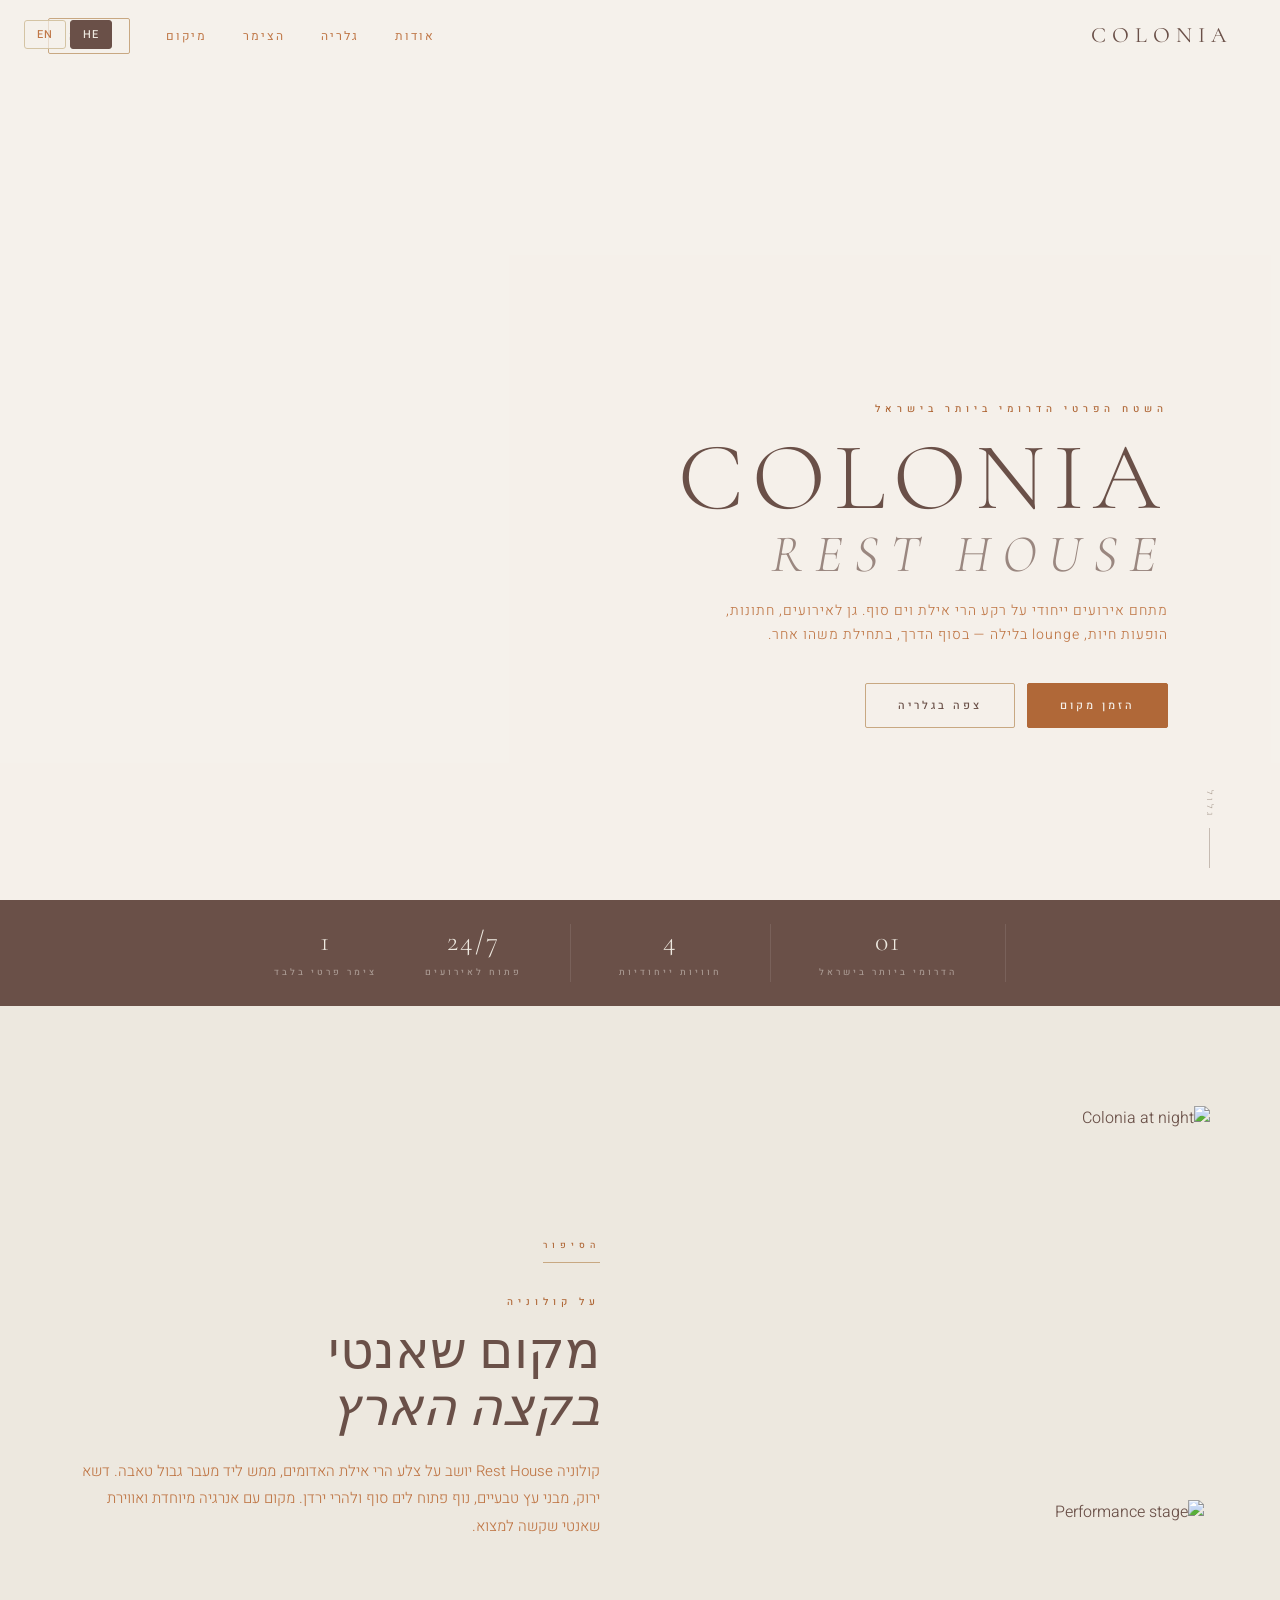
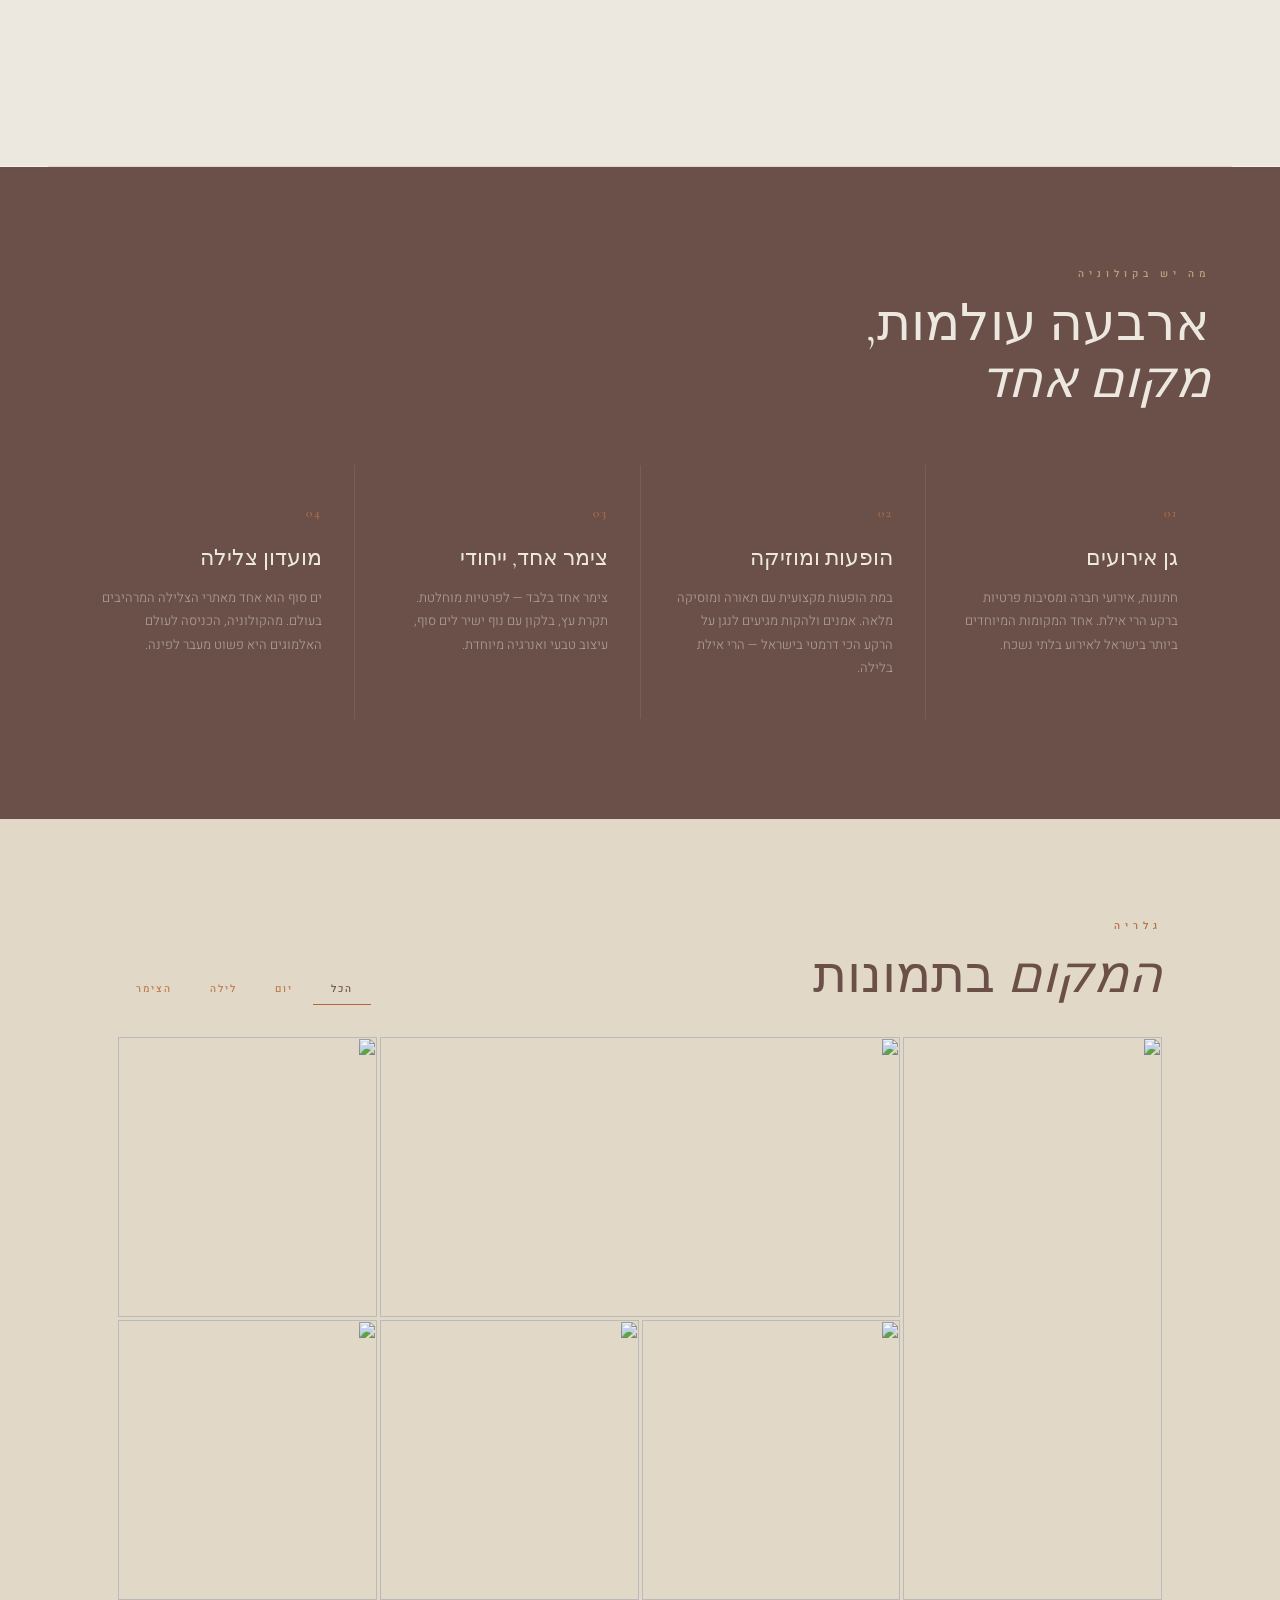
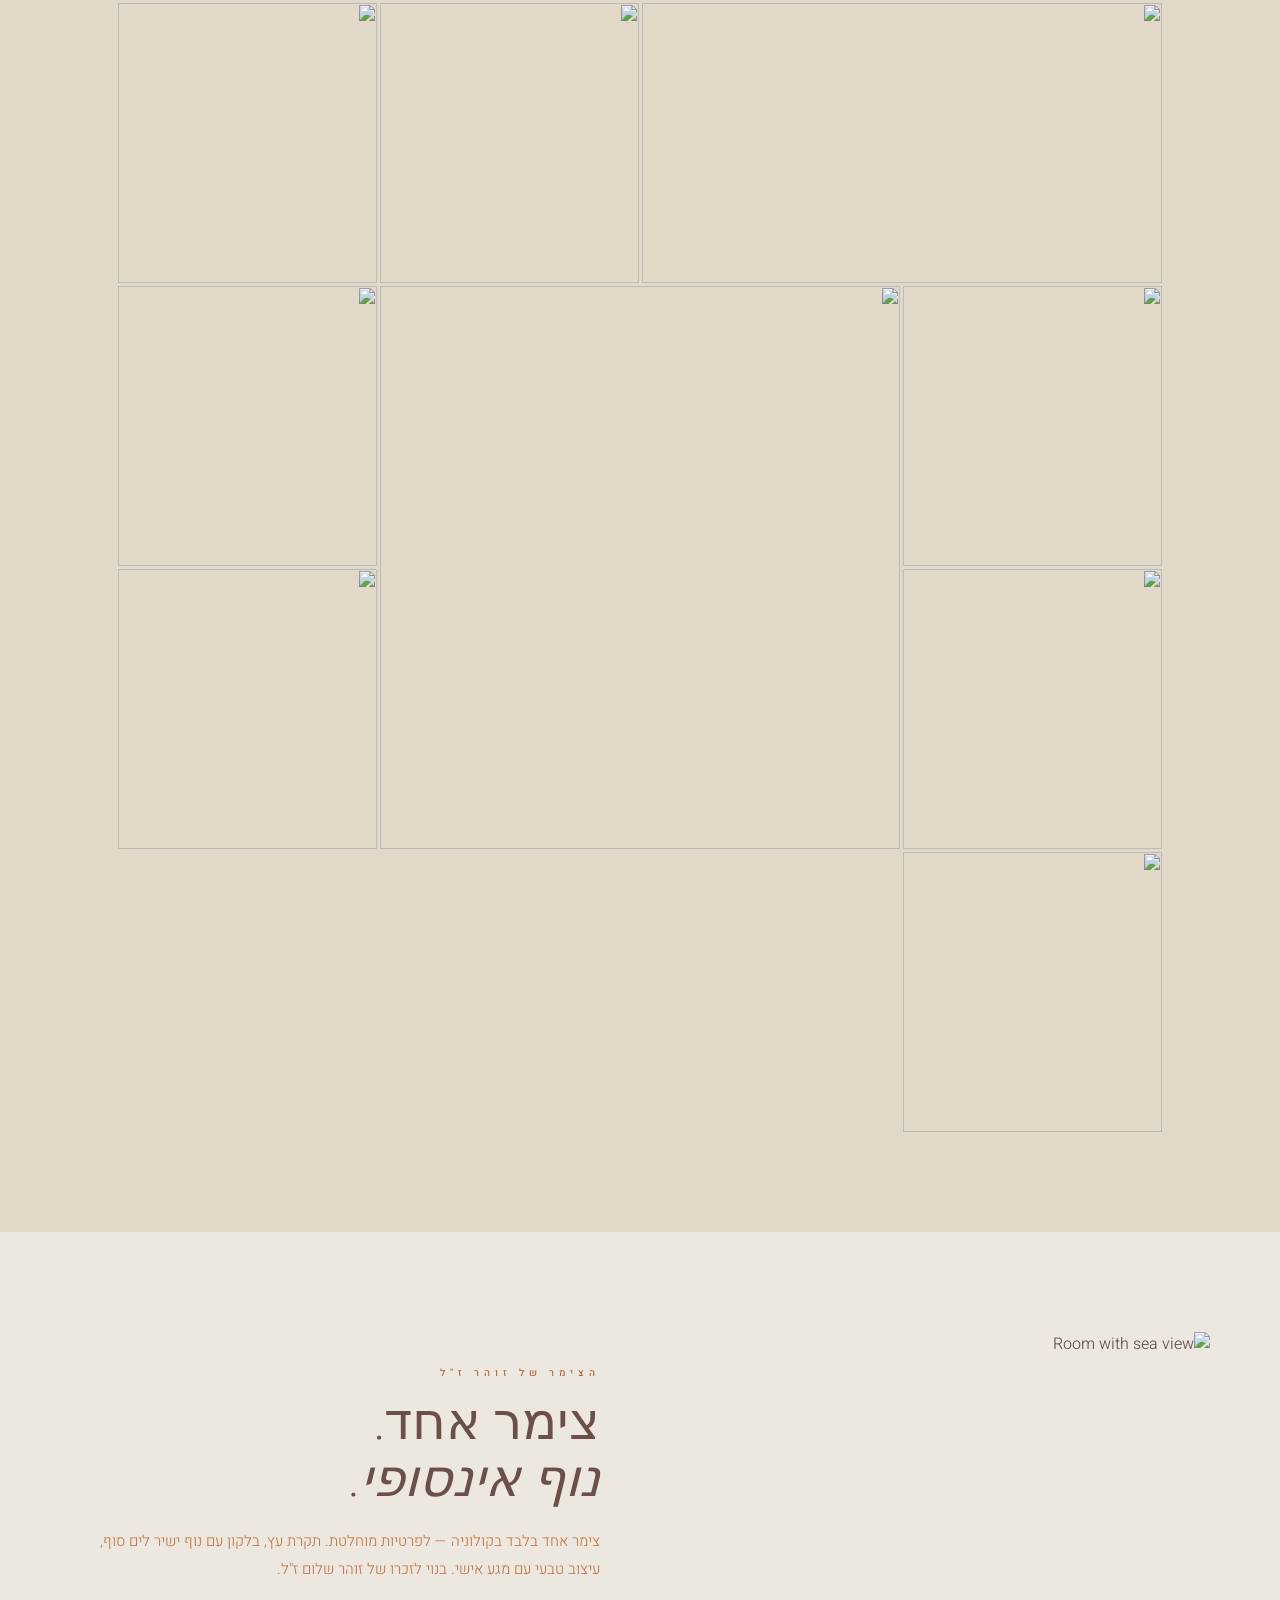
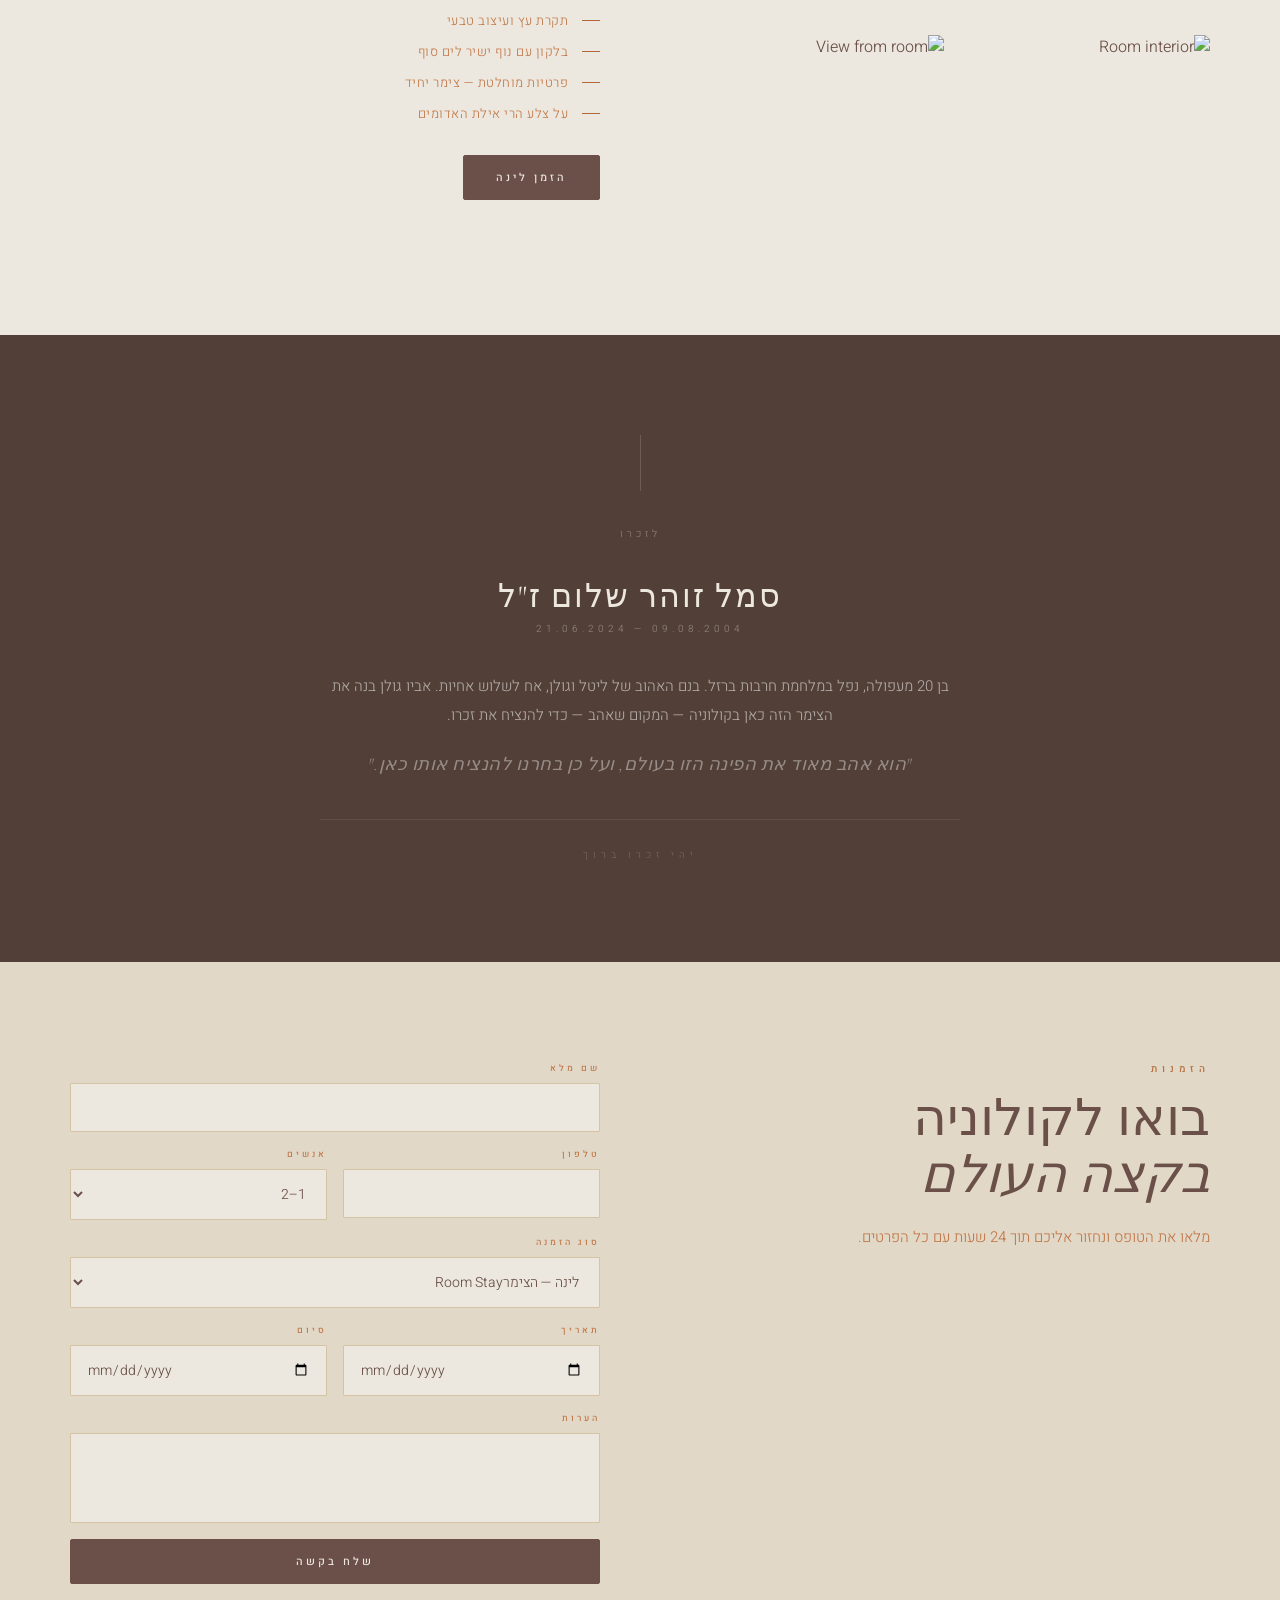
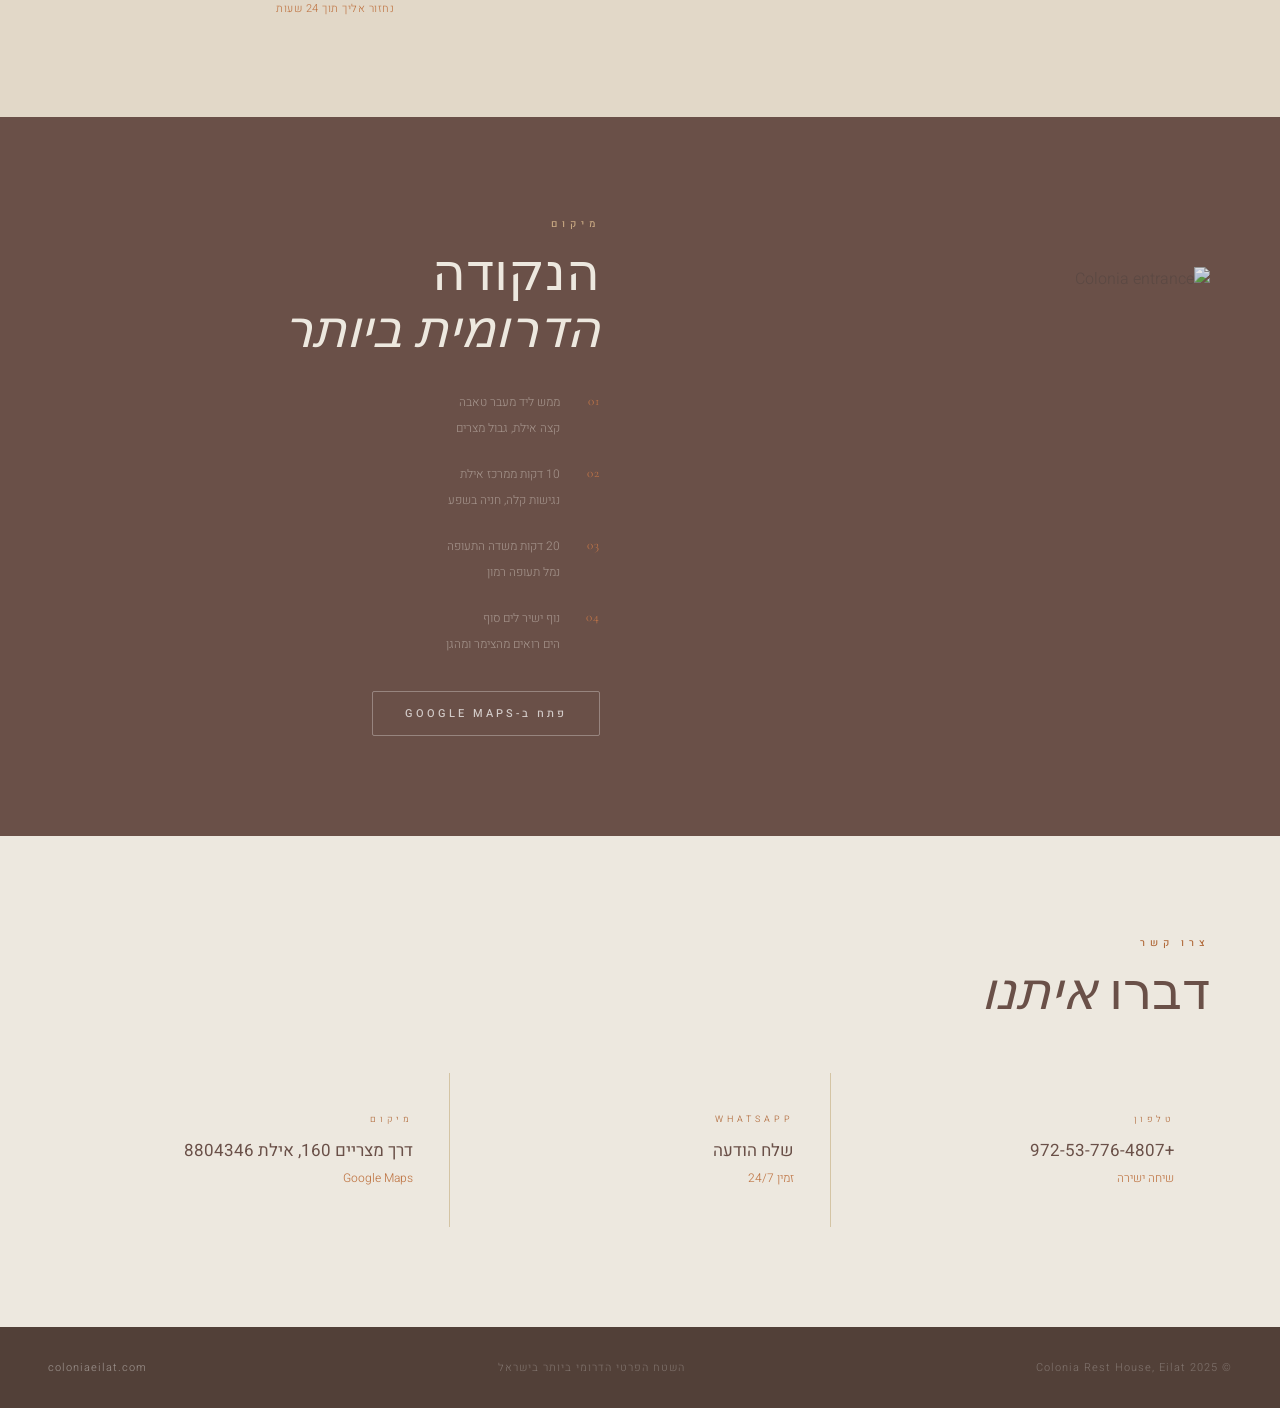
==== index.html @ 410d26c0 "deploy: index.html" ====
﻿<!DOCTYPE html>
<html lang="he" dir="rtl">
<head>
  <meta charset="UTF-8" />
  <meta name="viewport" content="width=device-width, initial-scale=1.0" />
  <title>Colonia Rest House | קולוניה אילת</title>
  <meta name="description" content="קולוניה Rest House אילת - השטח הפרטי הדרומי ביותר בישראל. גן אירועים, חתונות, הופעות וצימר על צלע הרי אילת ליד מעבר טאבה." />
  <meta name="keywords" content="קולוניה אילת, Colonia Rest House, גן אירועים אילת, חתונות אילת, צימר אילת, טאבה" />
  <meta property="og:title" content="Colonia Rest House | Eilat" />
  <meta property="og:description" content="Israel's Southernmost Private Land — Events, Weddings, Shows & a Room on the Red Sea." />
  <meta property="og:image" content="garden-view.jpg" />
  <link rel="preconnect" href="https://fonts.googleapis.com" />
  <link href="https://fonts.googleapis.com/css2?family=Cormorant+Garamond:ital,wght@0,300;0,400;0,600;1,300;1,400&family=Heebo:wght@300;400;500;600&display=swap" rel="stylesheet" />
  <style>
    *, *::before, *::after { box-sizing: border-box; margin: 0; padding: 0; }

    :root {
      --cream:   #EDE8DF;
      --warm:    #E2D8C8;
      --sand:    #D4C4A4;
      --tan:     #C8A882;
      --brown:   #C07848;
      --deep:    #B86030;
      --earth:   #6A5048;
      --rust:    #B06838;
      --rust2:   #C87848;
      --dark:    #524038;
      --white:   #F5F1EB;
    }

    html { scroll-behavior: smooth; }

    body {
      font-family: 'Heebo', sans-serif;
      background: var(--white);
      color: var(--earth);
      overflow-x: hidden;
      font-weight: 300;
      width: 100%;
      max-width: 100vw;
    }

    html, body {
      margin: 0;
      padding: 0;
      overflow-x: hidden;
    }

    section, .intro-strip, footer {
      width: 100%;
      overflow-x: hidden;
    }

    img {
      max-width: 100%;
    }

    /* LANG */
    .lang-switch {
      position: fixed; top: 20px; left: 24px;
      z-index: 1000; display: flex; gap: 4px;
    }
    .lang-btn {
      background: rgba(245,241,235,0.7);
      border: 1px solid var(--sand);
      color: var(--brown);
      border-radius: 3px;
      padding: 5px 12px; font-size: 11px;
      font-weight: 500; cursor: pointer;
      letter-spacing: 1px;
      font-family: 'Heebo', sans-serif;
      transition: all 0.2s;
    }
    .lang-btn.active {
      background: var(--earth);
      color: var(--cream);
      border-color: var(--earth);
    }
    .lang-btn:hover { background: var(--earth); color: var(--cream); border-color: var(--earth); }

    /* NAV */
    nav {
      position: fixed; top: 0; width: 100%; z-index: 900;
      padding: 22px 48px;
      display: flex; align-items: center; justify-content: space-between;
      transition: all 0.4s;
    }
    nav.scrolled {
      background: rgba(250,250,248,0.97);
      backdrop-filter: blur(20px);
      border-bottom: 1px solid var(--warm);
      padding: 16px 48px;
    }
    .nav-logo {
      font-family: 'Cormorant Garamond', serif;
      font-size: 22px; font-weight: 400;
      color: var(--earth); letter-spacing: 6px;
      text-decoration: none; text-transform: uppercase;
    }
    .nav-links { display: flex; gap: 36px; list-style: none; align-items: center; }
    .nav-links a {
      color: var(--brown); text-decoration: none;
      font-size: 12px; font-weight: 400; letter-spacing: 2px;
      text-transform: uppercase; transition: color 0.2s;
    }
    .nav-links a:hover { color: var(--earth); }
    .nav-cta {
      border: 1px solid var(--tan) !important;
      padding: 8px 20px; border-radius: 2px;
      color: var(--earth) !important;
    }
    .nav-cta:hover {
      background: var(--earth) !important;
      border-color: var(--earth) !important;
      color: var(--cream) !important;
    }

    /* HERO */
    .hero {
      height: 100vh; min-height: 700px;
      position: relative;
      display: flex; align-items: flex-end;
      overflow: hidden;
    }
    .hero-bg {
      position: absolute; inset: 0;
      background: url('garden-view.jpg') center 55% / cover no-repeat;
    }
    .hero-overlay {
      position: absolute; inset: 0;
      background: rgba(245,241,235,0.62);
    }
    .hero-content {
      position: relative; z-index: 2;
      padding: 0 64px 72px;
      color: var(--earth); width: 100%;
    }
    .hero-eyebrow {
      font-size: 10px; font-weight: 500;
      letter-spacing: 5px; text-transform: uppercase;
      color: var(--rust);
      margin-bottom: 16px;
    }
    .hero h1 {
      font-family: 'Cormorant Garamond', serif;
      font-size: clamp(56px, 9vw, 96px);
      font-weight: 300; line-height: 0.95;
      letter-spacing: 8px; text-transform: uppercase;
      margin-bottom: 20px; color: var(--earth);
    }
    .hero h1 em {
      font-style: italic; font-weight: 300;
      display: block; font-size: 0.55em;
      letter-spacing: 12px; opacity: 0.65;
      margin-top: 6px;
    }
    .hero-desc {
      font-size: 14px; font-weight: 300;
      color: var(--brown);
      letter-spacing: 1px; line-height: 1.7;
      max-width: 460px; margin-bottom: 36px;
    }
    .hero-btns { display: flex; gap: 12px; }
    .btn-primary {
      background: transparent;
      color: var(--earth);
      border: 1px solid var(--tan);
      padding: 13px 32px; font-size: 11px;
      font-weight: 500; letter-spacing: 3px;
      text-transform: uppercase;
      text-decoration: none; cursor: pointer;
      transition: all 0.25s; display: inline-block;
      font-family: 'Heebo', sans-serif;
      border-radius: 2px;
    }
    .btn-primary:hover {
      background: var(--earth); color: var(--cream);
      border-color: var(--earth);
    }
    .btn-primary.filled {
      background: var(--rust); border-color: var(--rust); color: var(--white);
    }
    .btn-primary.filled:hover {
      background: var(--rust2); border-color: var(--rust2);
    }
    .btn-dark {
      background: var(--earth); color: var(--cream);
      border: 1px solid var(--earth);
      padding: 13px 32px; font-size: 11px;
      font-weight: 500; letter-spacing: 3px;
      text-transform: uppercase;
      text-decoration: none; cursor: pointer;
      transition: all 0.25s; display: inline-block;
      font-family: 'Heebo', sans-serif; border-radius: 2px;
    }
    .btn-dark:hover { background: var(--rust); border-color: var(--rust); }

    .hero-scroll {
      position: absolute; bottom: 32px; right: 64px;
      display: flex; align-items: center; gap: 10px;
      color: rgba(90,68,52,0.45); font-size: 9px;
      letter-spacing: 3px; text-transform: uppercase;
      writing-mode: vertical-rl;
    }
    .hero-scroll::before {
      content: ''; width: 1px; height: 40px;
      background: rgba(90,68,52,0.3);
      animation: scrollLine 1.8s ease-in-out infinite;
    }
    @keyframes scrollLine {
      0% { transform: scaleY(0); transform-origin: top; opacity: 0; }
      50% { transform: scaleY(1); opacity: 1; }
      100% { transform: scaleY(0); transform-origin: bottom; opacity: 0; }
    }

    /* SECTIONS */
    section { padding: 100px 48px; }
    .container { max-width: 1140px; margin: 0 auto; }
    .section-eyebrow {
      font-size: 10px; font-weight: 500;
      letter-spacing: 5px; text-transform: uppercase;
      color: var(--rust); margin-bottom: 14px;
    }
    .section-eyebrow.light { color: var(--tan); }
    .section-title {
      font-family: 'Cormorant Garamond', serif;
      font-size: clamp(32px, 5vw, 52px);
      font-weight: 300; line-height: 1.1;
      margin-bottom: 20px; color: var(--earth);
    }
    .section-title.light { color: var(--cream); }
    .section-title em { font-style: italic; }
    .section-body {
      font-size: 15px; line-height: 1.85;
      color: var(--brown); font-weight: 300;
      max-width: 560px;
    }
    .section-body.light { color: rgba(244,239,232,0.65); }

    /* INTRO STRIP */
    .intro-strip {
      background: var(--earth); padding: 24px 48px;
      display: flex; align-items: center; justify-content: center;
      gap: 48px;
    }
    .strip-item {
      text-align: center;
      border-right: 1px solid rgba(255,255,255,0.1);
      padding-right: 48px;
    }
    .strip-item:last-child { border: none; padding: 0; }
    .strip-num {
      font-family: 'Cormorant Garamond', serif;
      font-size: 28px; font-weight: 300;
      color: var(--cream); display: block; letter-spacing: 2px;
    }
    .strip-label {
      font-size: 9px; font-weight: 500;
      letter-spacing: 3px; text-transform: uppercase;
      color: rgba(244,239,232,0.45); margin-top: 4px; display: block;
    }

    /* ABOUT */
    .about { background: var(--cream); }
    .about-grid {
      display: grid; grid-template-columns: 1fr 1fr;
      gap: 80px; align-items: center;
    }
    .about-img {
      position: relative; height: 560px;
    }
    .about-img-main {
      width: 85%; height: 100%; border-radius: 1px; overflow: hidden;
    }
    .about-img-main img { width: 100%; height: 100%; object-fit: cover; }
    .about-img-accent {
      position: absolute; bottom: -28px; right: 0;
      width: 55%; height: 200px;
      border-radius: 1px; overflow: hidden;
      border: 6px solid var(--cream);
    }
    .about-img-accent img { width: 100%; height: 100%; object-fit: cover; }
    .about-tag {
      display: inline-block;
      margin-bottom: 32px;
      font-size: 9px; font-weight: 500;
      letter-spacing: 5px; text-transform: uppercase;
      color: var(--rust); padding-bottom: 10px;
      border-bottom: 1px solid var(--tan);
    }

    /* DIVIDER */
    .divider { height: 1px; background: var(--warm); margin: 0 48px; }

    /* OFFERINGS */
    .offerings { background: var(--earth); }
    .offerings-grid {
      display: grid; grid-template-columns: repeat(4, 1fr);
      gap: 1px; background: rgba(255,255,255,0.08);
      margin-top: 56px;
    }
    .offering-card {
      background: var(--earth); padding: 40px 32px;
      transition: background 0.3s;
    }
    .offering-card:hover { background: var(--deep); }
    .offering-num {
      font-family: 'Cormorant Garamond', serif;
      font-size: 13px; color: var(--rust2);
      letter-spacing: 2px; margin-bottom: 24px;
      display: block;
    }
    .offering-title {
      font-family: 'Cormorant Garamond', serif;
      font-size: 22px; font-weight: 400;
      color: var(--cream); margin-bottom: 14px; line-height: 1.2;
    }
    .offering-body {
      font-size: 13px; line-height: 1.8;
      color: rgba(244,239,232,0.5); font-weight: 300;
    }

    /* GALLERY */
    .gallery { background: var(--warm); padding: 100px 0; }
    .gallery .container { padding: 0 48px; }
    .gallery-header {
      display: flex; align-items: flex-end;
      justify-content: space-between; margin-bottom: 32px;
    }
    .gallery-tabs { display: flex; gap: 2px; }
    .g-tab {
      background: transparent; border: none;
      padding: 8px 18px; font-size: 10px;
      font-weight: 500; color: var(--brown);
      letter-spacing: 2px; text-transform: uppercase;
      cursor: pointer; font-family: 'Heebo', sans-serif;
      border-bottom: 1px solid transparent;
      transition: all 0.2s;
    }
    .g-tab.active, .g-tab:hover {
      color: var(--earth);
      border-bottom-color: var(--rust);
    }
    .gallery-grid {
      display: grid;
      grid-template-columns: repeat(4, 1fr);
      grid-auto-rows: 280px;
      gap: 3px;
    }
    .g-item { overflow: hidden; position: relative; cursor: pointer; }
    .g-item.tall { grid-row: span 2; }
    .g-item.wide { grid-column: span 2; }
    .g-item img {
      width: 100%; height: 100%;
      object-fit: cover;
      transition: transform 0.6s cubic-bezier(0.25,0.46,0.45,0.94);
      display: block;
      filter: saturate(0.9) brightness(0.97);
    }
    .g-item:hover img { transform: scale(1.05); filter: saturate(1) brightness(1); }
    .g-caption {
      position: absolute; bottom: 0; left: 0; right: 0;
      padding: 32px 18px 16px;
      background: linear-gradient(transparent, rgba(20,12,8,0.55));
      font-size: 10px; letter-spacing: 2px;
      text-transform: uppercase; color: rgba(255,255,255,0.8);
      font-weight: 400;
      opacity: 0; transition: opacity 0.3s;
    }
    .g-item:hover .g-caption { opacity: 1; }

    /* ROOM */
    .room { background: var(--cream); }
    .room-grid {
      display: grid; grid-template-columns: 1fr 1fr;
      gap: 80px; align-items: center;
    }
    .room-images {
      display: grid;
      grid-template-columns: 1fr 1fr;
      grid-template-rows: 300px 200px;
      gap: 3px;
    }
    .room-img-main { grid-column: span 2; overflow: hidden; }
    .room-img-main img { width: 100%; height: 100%; object-fit: cover; }
    .room-img-sm { overflow: hidden; }
    .room-img-sm img { width: 100%; height: 100%; object-fit: cover; transition: transform 0.5s; }
    .room-img-sm:hover img { transform: scale(1.04); }
    .room-features {
      list-style: none; margin-top: 28px;
      display: flex; flex-direction: column; gap: 12px;
    }
    .room-feature {
      display: flex; align-items: center; gap: 14px;
      font-size: 13px; color: var(--brown); font-weight: 300;
      letter-spacing: 0.5px;
    }
    .room-feature::before {
      content: '';
      width: 18px; height: 1px;
      background: var(--rust); flex-shrink: 0;
    }

    /* MEMORIAL */
    .memorial { background: var(--dark); }
    .memorial-inner {
      max-width: 640px; margin: 0 auto;
      text-align: center;
    }
    .memorial-line {
      width: 1px; height: 56px;
      background: rgba(255,255,255,0.15);
      margin: 0 auto 36px;
    }
    .memorial-title {
      font-family: 'Cormorant Garamond', serif;
      font-size: 32px; font-weight: 300;
      color: var(--cream); letter-spacing: 2px;
      margin-bottom: 6px;
    }
    .memorial-subtitle {
      font-size: 10px; letter-spacing: 4px;
      text-transform: uppercase; color: rgba(255,255,255,0.35);
      margin-bottom: 36px;
    }
    .memorial-text {
      font-size: 15px; line-height: 1.95;
      color: rgba(255,255,255,0.55); font-weight: 300;
    }
    .memorial-text em {
      display: block; margin-top: 20px;
      font-style: italic;
      font-family: 'Cormorant Garamond', serif;
      font-size: 18px;
      color: rgba(255,255,255,0.4);
      letter-spacing: 0.5px; line-height: 1.6;
    }
    .memorial-dates {
      margin-top: 40px;
      font-size: 10px; letter-spacing: 5px;
      text-transform: uppercase;
      color: rgba(255,255,255,0.2);
      padding-top: 28px;
      border-top: 1px solid rgba(255,255,255,0.08);
    }
    .memorial-blessing {
      margin-top: 10px;
      font-size: 13px; font-weight: 400;
      color: rgba(255,255,255,0.3);
      letter-spacing: 2px;
    }

    /* BOOKING */
    .booking { background: var(--warm); }
    .booking-grid {
      display: grid; grid-template-columns: 1fr 1fr;
      gap: 80px; align-items: start;
    }
    .booking-form { display: flex; flex-direction: column; gap: 16px; }
    .form-row { display: grid; grid-template-columns: 1fr 1fr; gap: 16px; }
    .form-group { display: flex; flex-direction: column; gap: 8px; }
    label {
      font-size: 9px; font-weight: 500;
      letter-spacing: 3px; text-transform: uppercase;
      color: var(--brown);
    }
    input, select, textarea {
      background: var(--cream); border: 1px solid var(--sand);
      padding: 13px 16px; color: var(--earth);
      font-size: 14px; font-family: 'Heebo', sans-serif;
      font-weight: 300; outline: none;
      transition: border-color 0.2s; border-radius: 1px;
    }
    input:focus, select:focus, textarea:focus { border-color: var(--brown); }
    input::placeholder, textarea::placeholder { color: var(--tan); }
    select option { background: var(--cream); }
    textarea { resize: none; height: 90px; }
    .form-note {
      font-size: 11px; color: var(--brown);
      text-align: center; font-weight: 300;
      letter-spacing: 0.5px;
    }

    /* LOCATION */
    .location { background: var(--earth); }
    .location-grid {
      display: grid; grid-template-columns: 1fr 1fr;
      gap: 80px; align-items: center;
    }
    .location-img { height: 420px; overflow: hidden; position: relative; }
    .location-img img { width: 100%; height: 100%; object-fit: cover; filter: saturate(0.8) brightness(0.9); }
    .loc-list { list-style: none; display: flex; flex-direction: column; gap: 24px; margin-top: 32px; }
    .loc-item { display: flex; gap: 20px; align-items: flex-start; }
    .loc-num {
      font-family: 'Cormorant Garamond', serif;
      font-size: 13px; color: var(--rust2);
      letter-spacing: 1px; flex-shrink: 0; min-width: 20px; margin-top: 2px;
    }
    .loc-text strong {
      display: block; font-size: 14px;
      font-weight: 500; color: var(--cream); margin-bottom: 3px;
    }
    .loc-text span { font-size: 12px; color: rgba(244,239,232,0.4); font-weight: 300; }

    /* CONTACT */
    .contact { background: var(--cream); }
    .contact-grid {
      display: grid; grid-template-columns: repeat(3, 1fr);
      gap: 1px; background: var(--sand); margin-top: 52px;
    }
    .contact-card {
      background: var(--cream); padding: 40px 36px;
      text-decoration: none; transition: background 0.25s;
    }
    .contact-card:hover { background: var(--warm); }
    .c-type {
      font-size: 9px; letter-spacing: 4px;
      text-transform: uppercase; color: var(--rust);
      margin-bottom: 12px; display: block;
    }
    .c-val { font-size: 17px; color: var(--earth); font-weight: 400; }
    .c-sub { font-size: 12px; color: var(--brown); margin-top: 6px; font-weight: 300; }

    /* FOOTER */
    footer {
      background: var(--dark); color: rgba(255,255,255,0.25);
      padding: 32px 48px;
      display: flex; align-items: center;
      justify-content: space-between; font-size: 11px;
      letter-spacing: 1px;
    }
    footer a { color: rgba(255,255,255,0.4); text-decoration: none; }
    footer a:hover { color: var(--cream); }

    /* MOBILE */
    @media (max-width: 900px) {
      nav { padding: 16px 20px; }
      nav.scrolled { padding: 14px 20px; }
      .nav-links { display: none; }
      .lang-switch { top: 16px; left: 16px; }
      .hero-content { padding: 0 20px 56px; }
      .hero-scroll { display: none; }
      .intro-strip { flex-wrap: wrap; gap: 20px; padding: 24px 20px; }
      .strip-item { border: none; padding: 0; flex: 1 1 40%; }
      section { padding: 64px 20px; }
      .gallery { padding: 64px 0; }
      .gallery .container { padding: 0 20px; }
      .about-grid, .room-grid, .booking-grid, .location-grid { grid-template-columns: 1fr; gap: 36px; }
      .about-img { height: 300px; }
      .about-img-main { width: 100%; }
      .about-img-accent { display: none; }
      .offerings-grid { grid-template-columns: 1fr; gap: 1px; }
      .gallery-grid { grid-template-columns: 1fr 1fr; grid-auto-rows: 160px; gap: 2px; }
      .g-item.tall { grid-row: span 1; }
      .g-item.wide { grid-column: span 2; }
      .gallery-header { flex-direction: column; gap: 16px; align-items: flex-start; }
      .room-images { grid-template-rows: 220px 140px; }
      .contact-grid { grid-template-columns: 1fr; }
      footer { flex-direction: column; gap: 10px; text-align: center; padding: 24px 20px; }
      .divider { margin: 0; }
      .booking-grid { gap: 32px; }
      .form-row { grid-template-columns: 1fr; gap: 12px; }
      .location-img { height: 260px; }
    }

    /* LANG */
    .he { display: block; }
    .en { display: none; }
    body.lang-en .he { display: none; }
    body.lang-en .en { display: block; }
    body.lang-en { direction: ltr; }
    span.he { display: inline; }
    span.en { display: none; }
    body.lang-en span.he { display: none; }
    body.lang-en span.en { display: inline; }
  </style>
</head>
<body>

  <div class="lang-switch">
    <button class="lang-btn active" id="btn-he" onclick="setLang('he')">HE</button>
    <button class="lang-btn" id="btn-en" onclick="setLang('en')">EN</button>
  </div>

  <nav id="navbar">
    <a href="#home" class="nav-logo">Colonia</a>
    <ul class="nav-links">
      <li><a href="#about"><span class="he">אודות</span><span class="en">About</span></a></li>
      <li><a href="#gallery"><span class="he">גלריה</span><span class="en">Gallery</span></a></li>
      <li><a href="#room"><span class="he">הצימר</span><span class="en">The Room</span></a></li>
      <li><a href="#location"><span class="he">מיקום</span><span class="en">Location</span></a></li>
      <li><a href="#booking" class="nav-cta"><span class="he">הזמנה</span><span class="en">Book</span></a></li>
    </ul>
  </nav>

  <!-- HERO -->
  <section class="hero" id="home">
    <div class="hero-bg"></div>
    <div class="hero-overlay"></div>
    <div class="hero-content">
      <p class="hero-eyebrow"><span class="he">השטח הפרטי הדרומי ביותר בישראל</span><span class="en">Israel's Southernmost Private Land</span></p>
      <h1>Colonia<em>Rest House</em></h1>
      <p class="hero-desc">
        <span class="he">מתחם אירועים ייחודי על רקע הרי אילת וים סוף. גן לאירועים, חתונות, הופעות חיות, lounge בלילה — בסוף הדרך, בתחילת משהו אחר.</span>
        <span class="en">A unique events venue against the Eilat mountains and Red Sea. Garden events, weddings, live shows, lounge nights — at the end of the road, the beginning of something different.</span>
      </p>
      <div class="hero-btns">
        <a href="#booking" class="btn-primary filled"><span class="he">הזמן מקום</span><span class="en">Reserve Now</span></a>
        <a href="#gallery" class="btn-primary"><span class="he">צפה בגלריה</span><span class="en">View Gallery</span></a>
      </div>
    </div>
    <div class="hero-scroll"><span class="he">גלול</span><span class="en">Scroll</span></div>
  </section>

  <!-- STRIP -->
  <div class="intro-strip">
    <div class="strip-item">
      <span class="strip-num">01</span>
      <span class="strip-label he">הדרומי ביותר בישראל</span>
      <span class="strip-label en">Southernmost in Israel</span>
    </div>
    <div class="strip-item">
      <span class="strip-num">4</span>
      <span class="strip-label he">חוויות ייחודיות</span>
      <span class="strip-label en">Unique Experiences</span>
    </div>
    <div class="strip-item">
      <span class="strip-num">24/7</span>
      <span class="strip-label he">פתוח לאירועים</span>
      <span class="strip-label en">Open for Events</span>
    </div>
    <div class="strip-item">
      <span class="strip-num">1</span>
      <span class="strip-label he">צימר פרטי בלבד</span>
      <span class="strip-label en">Private Room Only</span>
    </div>
  </div>

  <!-- ABOUT -->
  <section class="about" id="about">
    <div class="container">
      <div class="about-grid">
        <div class="about-img">
          <div class="about-img-main">
            <img src="nightgarden5.jpg" alt="Colonia at night" />
          </div>
          <div class="about-img-accent">
            <img src="stage.jpg" alt="Performance stage" />
          </div>
        </div>
        <div>
          <span class="about-tag"><span class="he">הסיפור</span><span class="en">The Story</span></span>
          <p class="section-eyebrow"><span class="he">על קולוניה</span><span class="en">About Colonia</span></p>
          <h2 class="section-title">
            <span class="he">מקום שאנטי<br/><em>בקצה הארץ</em></span>
            <span class="en">A Shanti Place<br/><em>at the Edge</em></span>
          </h2>
          <p class="section-body">
            <span class="he">קולוניה Rest House יושב על צלע הרי אילת האדומים, ממש ליד מעבר גבול טאבה. דשא ירוק, מבני עץ טבעיים, נוף פתוח לים סוף ולהרי ירדן. מקום עם אנרגיה מיוחדת ואווירת שאנטי שקשה למצוא.</span>
            <span class="en">Colonia Rest House sits on the slopes of Eilat's red mountains, right next to the Taba border crossing. Green lawns, natural wood structures, open views to the Red Sea and Jordan's mountains. A place with rare energy and a shanti atmosphere unlike anything else.</span>
          </p>
        </div>
      </div>
    </div>
  </section>

  <div class="divider"></div>

  <!-- OFFERINGS -->
  <section class="offerings" id="offerings">
    <div class="container">
      <p class="section-eyebrow light"><span class="he">מה יש בקולוניה</span><span class="en">What's at Colonia</span></p>
      <h2 class="section-title light">
        <span class="he">ארבעה עולמות,<br/><em>מקום אחד</em></span>
        <span class="en">Four Worlds,<br/><em>One Place</em></span>
      </h2>
      <div class="offerings-grid">
        <div class="offering-card">
          <span class="offering-num">01</span>
          <div class="offering-title"><span class="he">גן אירועים</span><span class="en">Events Garden</span></div>
          <p class="offering-body"><span class="he">חתונות, אירועי חברה ומסיבות פרטיות ברקע הרי אילת. אחד המקומות המיוחדים ביותר בישראל לאירוע בלתי נשכח.</span><span class="en">Weddings, corporate events and private parties with the backdrop of Eilat's mountains. One of Israel's most unique event venues.</span></p>
        </div>
        <div class="offering-card">
          <span class="offering-num">02</span>
          <div class="offering-title"><span class="he">הופעות ומוזיקה</span><span class="en">Shows & Music</span></div>
          <p class="offering-body"><span class="he">במת הופעות מקצועית עם תאורה ומוסיקה מלאה. אמנים ולהקות מגיעים לנגן על הרקע הכי דרמטי בישראל — הרי אילת בלילה.</span><span class="en">Professional stage with full lighting and sound. Artists perform against the most dramatic backdrop in Israel — Eilat mountains by night.</span></p>
        </div>
        <div class="offering-card">
          <span class="offering-num">03</span>
          <div class="offering-title"><span class="he">צימר אחד, ייחודי</span><span class="en">One Private Room</span></div>
          <p class="offering-body"><span class="he">צימר אחד בלבד — לפרטיות מוחלטת. תקרת עץ, בלקון עם נוף ישיר לים סוף, עיצוב טבעי ואנרגיה מיוחדת.</span><span class="en">One room only — for complete privacy. Wooden ceiling, balcony with a direct Red Sea view, natural design and rare atmosphere.</span></p>
        </div>
        <div class="offering-card">
          <span class="offering-num">04</span>
          <div class="offering-title"><span class="he">מועדון צלילה</span><span class="en">Dive Club</span></div>
          <p class="offering-body"><span class="he">ים סוף הוא אחד מאתרי הצלילה המרהיבים בעולם. מהקולוניה, הכניסה לעולם האלמוגים היא פשוט מעבר לפינה.</span><span class="en">The Red Sea is one of the world's most spectacular dive sites. From Colonia, entering the coral world is just around the corner.</span></p>
        </div>
      </div>
    </div>
  </section>

  <!-- GALLERY -->
  <section class="gallery" id="gallery">
    <div class="container">
      <div class="gallery-header">
        <div>
          <p class="section-eyebrow"><span class="he">גלריה</span><span class="en">Gallery</span></p>
          <h2 class="section-title" style="margin-bottom:0;">
            <span class="he"><em>המקום</em> בתמונות</span>
            <span class="en">The Place in <em>Images</em></span>
          </h2>
        </div>
        <div class="gallery-tabs">
          <button class="g-tab active" onclick="filterGallery('all',this)"><span class="he">הכל</span><span class="en">All</span></button>
          <button class="g-tab" onclick="filterGallery('day',this)"><span class="he">יום</span><span class="en">Day</span></button>
          <button class="g-tab" onclick="filterGallery('night',this)"><span class="he">לילה</span><span class="en">Night</span></button>
          <button class="g-tab" onclick="filterGallery('room',this)"><span class="he">הצימר</span><span class="en">Room</span></button>
        </div>
      </div>
      <div class="gallery-grid" id="galleryGrid">
        <div class="g-item tall" data-cat="day"><img src="garden5.jpg" alt="" /><div class="g-caption"><span class="he">רחבת הגן</span><span class="en">Garden Courtyard</span></div></div>
        <div class="g-item wide" data-cat="night"><img src="nightgarden1.jpg" alt="" /><div class="g-caption"><span class="he">הגן מואר</span><span class="en">Illuminated Garden</span></div></div>
        <div class="g-item" data-cat="night"><img src="night1.jpg" alt="" /><div class="g-caption"><span class="he">ההרים בלילה</span><span class="en">Mountains at Night</span></div></div>
        <div class="g-item" data-cat="day"><img src="garden4.jpg" alt="" /><div class="g-caption"><span class="he">נוף לים</span><span class="en">Sea View</span></div></div>
        <div class="g-item" data-cat="night"><img src="nightgarden2.jpg" alt="" /><div class="g-caption"><span class="he">ערב</span><span class="en">Evening</span></div></div>
        <div class="g-item" data-cat="night"><img src="nightgarden3.jpg" alt="" /><div class="g-caption"><span class="he">אירוע לילה</span><span class="en">Night Event</span></div></div>
        <div class="g-item wide" data-cat="day"><img src="garden-view.jpg" alt="" /><div class="g-caption"><span class="he">פנורמה</span><span class="en">Panorama</span></div></div>
        <div class="g-item" data-cat="day"><img src="stage.jpg" alt="" /><div class="g-caption"><span class="he">הבמה</span><span class="en">The Stage</span></div></div>
        <div class="g-item" data-cat="night"><img src="nightgarden4.jpg" alt="" /><div class="g-caption"><span class="he">לילה</span><span class="en">Night</span></div></div>
        <div class="g-item" data-cat="day"><img src="entrance.jpg" alt="" /><div class="g-caption"><span class="he">כניסה</span><span class="en">Entrance</span></div></div>
        <div class="g-item wide tall" data-cat="night"><img src="nightgarden5.jpg" alt="" /><div class="g-caption"><span class="he">קולוניה בלילה</span><span class="en">Colonia at Night</span></div></div>
        <div class="g-item" data-cat="room"><img src="room2.jpg" alt="" /><div class="g-caption"><span class="he">הצימר</span><span class="en">The Room</span></div></div>
        <div class="g-item" data-cat="room"><img src="room1.jpg" alt="" /><div class="g-caption"><span class="he">נוף לים</span><span class="en">Sea View</span></div></div>
        <div class="g-item" data-cat="night"><img src="night2.jpg" alt="" /><div class="g-caption"><span class="he">תאורה</span><span class="en">Lighting</span></div></div>
        <div class="g-item" data-cat="day"><img src="garden1.jpg" alt="" /><div class="g-caption"><span class="he">הגן</span><span class="en">The Garden</span></div></div>
      </div>
    </div>
  </section>

  <!-- ROOM -->
  <section class="room" id="room">
    <div class="container">
      <div class="room-grid">
        <div class="room-images">
          <div class="room-img-main"><img src="room2.jpg" alt="Room with sea view" /></div>
          <div class="room-img-sm"><img src="room1.jpg" alt="Room interior" /></div>
          <div class="room-img-sm"><img src="garden3.jpg" alt="View from room" /></div>
        </div>
        <div>
          <p class="section-eyebrow"><span class="he">הצימר של זוהר ז"ל</span><span class="en">Zohar's Room</span></p>
          <h2 class="section-title">
            <span class="he">צימר אחד.<br/><em>נוף אינסופי.</em></span>
            <span class="en">One Room.<br/><em>Infinite View.</em></span>
          </h2>
          <p class="section-body">
            <span class="he">צימר אחד בלבד בקולוניה — לפרטיות מוחלטת. תקרת עץ, בלקון עם נוף ישיר לים סוף, עיצוב טבעי עם מגע אישי. בנוי לזכרו של זוהר שלום ז"ל.</span>
            <span class="en">Only one room at Colonia — for complete privacy. Wooden ceiling, balcony with direct Red Sea view, natural design with a personal touch. Built in memory of Zohar Shalom z"l.</span>
          </p>
          <ul class="room-features">
            <li class="room-feature"><span class="he">תקרת עץ ועיצוב טבעי</span><span class="en">Wooden ceiling and natural design</span></li>
            <li class="room-feature"><span class="he">בלקון עם נוף ישיר לים סוף</span><span class="en">Balcony with direct Red Sea view</span></li>
            <li class="room-feature"><span class="he">פרטיות מוחלטת — צימר יחיד</span><span class="en">Complete privacy — only one room</span></li>
            <li class="room-feature"><span class="he">על צלע הרי אילת האדומים</span><span class="en">On the red Eilat mountain slopes</span></li>
          </ul>
          <a href="#booking" class="btn-dark" style="margin-top:32px;display:inline-block;">
            <span class="he">הזמן לינה</span><span class="en">Book a Stay</span>
          </a>
        </div>
      </div>
    </div>
  </section>

  <!-- MEMORIAL -->
  <section class="memorial" id="memorial">
    <div class="container">
      <div class="memorial-inner">
        <div class="memorial-line"></div>
        <p class="memorial-subtitle"><span class="he">לזכרו</span><span class="en">In Memoriam</span></p>
        <h2 class="memorial-title"><span class="he">סמל זוהר שלום ז"ל</span><span class="en">Corporal Zohar Shalom z"l</span></h2>
        <p class="memorial-subtitle">09.08.2004 — 21.06.2024</p>
        <p class="memorial-text">
          <span class="he">בן 20 מעפולה, נפל במלחמת חרבות ברזל. בנם האהוב של ליטל וגולן, אח לשלוש אחיות. אביו גולן בנה את הצימר הזה כאן בקולוניה — המקום שאהב — כדי להנציח את זכרו.</span>
          <span class="en">Age 20 from Afula, fell in the Iron Swords War. Beloved son of Lital and Golan, brother to three sisters. His father Golan built this room at Colonia — the place he loved — to keep his memory alive forever.</span>
          <em>
            <span class="he">"הוא אהב מאוד את הפינה הזו בעולם, ועל כן בחרנו להנציח אותו כאן."</span>
            <span class="en">"He loved this corner of the world deeply, and so we chose to memorialize him here."</span>
          </em>
        </p>
        <div class="memorial-dates">
          <span class="he">יהי זכרו ברוך</span><span class="en">May His Memory Be a Blessing</span>
        </div>
      </div>
    </div>
  </section>

  <!-- BOOKING -->
  <section class="booking" id="booking">
    <div class="container">
      <div class="booking-grid">
        <div>
          <p class="section-eyebrow"><span class="he">הזמנות</span><span class="en">Reservations</span></p>
          <h2 class="section-title">
            <span class="he">בואו לקולוניה<br/><em>בקצה העולם</em></span>
            <span class="en">Come to Colonia<br/><em>at the Edge</em></span>
          </h2>
          <p class="section-body">
            <span class="he">מלאו את הטופס ונחזור אליכם תוך 24 שעות עם כל הפרטים.</span>
            <span class="en">Fill out the form and we'll get back to you within 24 hours with all details.</span>
          </p>
        </div>
        <form class="booking-form" onsubmit="handleBooking(event)">
          <div class="form-group">
            <label><span class="he">שם מלא</span><span class="en">Full Name</span></label>
            <input type="text" id="f-name" required />
          </div>
          <div class="form-row">
            <div class="form-group">
              <label><span class="he">טלפון</span><span class="en">Phone</span></label>
              <input type="tel" id="f-phone" required />
            </div>
            <div class="form-group">
              <label><span class="he">אנשים</span><span class="en">People</span></label>
              <select id="f-guests">
                <option>1–2</option><option>3–10</option>
                <option>10–50</option><option>50–150</option><option>150+</option>
              </select>
            </div>
          </div>
          <div class="form-group">
            <label><span class="he">סוג הזמנה</span><span class="en">Booking Type</span></label>
            <select id="f-type">
              <option value="stay"><span class="he">לינה — הצימר</span><span class="en">Room Stay</span></option>
              <option value="event"><span class="he">אירוע פרטי</span><span class="en">Private Event</span></option>
              <option value="wedding"><span class="he">חתונה</span><span class="en">Wedding</span></option>
              <option value="show"><span class="he">הופעה</span><span class="en">Live Show</span></option>
              <option value="dive"><span class="he">צלילה</span><span class="en">Diving</span></option>
            </select>
          </div>
          <div class="form-row">
            <div class="form-group">
              <label><span class="he">תאריך</span><span class="en">Date</span></label>
              <input type="date" id="f-date" required />
            </div>
            <div class="form-group">
              <label><span class="he">סיום</span><span class="en">End Date</span></label>
              <input type="date" id="f-end" />
            </div>
          </div>
          <div class="form-group">
            <label><span class="he">הערות</span><span class="en">Notes</span></label>
            <textarea id="f-notes"></textarea>
          </div>
          <button type="submit" class="btn-dark" style="width:100%;text-align:center;">
            <span class="he">שלח בקשה</span><span class="en">Send Request</span>
          </button>
          <p class="form-note"><span class="he">נחזור אליך תוך 24 שעות</span><span class="en">We'll respond within 24 hours</span></p>
        </form>
      </div>
    </div>
  </section>

  <!-- LOCATION -->
  <section class="location" id="location">
    <div class="container">
      <div class="location-grid">
        <div class="location-img">
          <img src="entrance.jpg" alt="Colonia entrance" />
        </div>
        <div>
          <p class="section-eyebrow light"><span class="he">מיקום</span><span class="en">Location</span></p>
          <h2 class="section-title light">
            <span class="he">הנקודה<br/><em>הדרומית ביותר</em></span>
            <span class="en">The Southernmost<br/><em>Point</em></span>
          </h2>
          <ul class="loc-list">
            <li class="loc-item"><span class="loc-num">01</span><div class="loc-text"><strong><span class="he">ממש ליד מעבר טאבה</span><span class="en">Next to Taba Crossing</span></strong><span><span class="he">קצה אילת, גבול מצרים</span><span class="en">Southern tip of Eilat, Egyptian border</span></span></div></li>
            <li class="loc-item"><span class="loc-num">02</span><div class="loc-text"><strong><span class="he">10 דקות ממרכז אילת</span><span class="en">10 min from Eilat Center</span></strong><span><span class="he">נגישות קלה, חניה בשפע</span><span class="en">Easy access, ample parking</span></span></div></li>
            <li class="loc-item"><span class="loc-num">03</span><div class="loc-text"><strong><span class="he">20 דקות משדה התעופה</span><span class="en">20 min from Ramon Airport</span></strong><span><span class="he">נמל תעופה רמון</span><span class="en">Direct from the airport</span></span></div></li>
            <li class="loc-item"><span class="loc-num">04</span><div class="loc-text"><strong><span class="he">נוף ישיר לים סוף</span><span class="en">Direct Red Sea View</span></strong><span><span class="he">הים רואים מהצימר ומהגן</span><span class="en">Sea visible from room and garden</span></span></div></li>
          </ul>
          <a href="https://maps.app.goo.gl/pSJWfZtYGJY27FjQ9" target="_blank" class="btn-primary" style="margin-top:36px;display:inline-block;border-color:rgba(255,255,255,0.3);color:rgba(255,255,255,0.7);">
            <span class="he">פתח ב-Google Maps</span><span class="en">Open in Google Maps</span>
          </a>
        </div>
      </div>
    </div>
  </section>

  <!-- CONTACT -->
  <section class="contact" id="contact">
    <div class="container">
      <p class="section-eyebrow"><span class="he">צרו קשר</span><span class="en">Contact</span></p>
      <h2 class="section-title"><span class="he">דברו <em>איתנו</em></span><span class="en">Get in <em>Touch</em></span></h2>
      <div class="contact-grid">
        <a href="tel:+972537764807" class="contact-card">
          <span class="c-type"><span class="he">טלפון</span><span class="en">Phone</span></span>
          <div class="c-val" id="tel-val">+972-53-776-4807</div>
          <div class="c-sub"><span class="he">שיחה ישירה</span><span class="en">Direct call</span></div>
        </a>
        <a href="https://wa.me/972537764807" class="contact-card">
          <span class="c-type">WhatsApp</span>
          <div class="c-val"><span class="he">שלח הודעה</span><span class="en">Send a message</span></div>
          <div class="c-sub"><span class="he">זמין 24/7</span><span class="en">Available 24/7</span></div>
        </a>
        <a href="https://maps.app.goo.gl/pSJWfZtYGJY27FjQ9" target="_blank" class="contact-card">
          <span class="c-type"><span class="he">מיקום</span><span class="en">Location</span></span>
          <div class="c-val"><span class="he">דרך מצריים 160, אילת 8804346</span><span class="en">Derech Mitzraim 160, Eilat 8804346</span></div>
          <div class="c-sub">Google Maps</div>
        </a>
      </div>
    </div>
  </section>

  <footer>
    <span>© 2025 Colonia Rest House, Eilat</span>
    <span><span class="he">השטח הפרטי הדרומי ביותר בישראל</span><span class="en">Israel's Southernmost Private Land</span></span>
    <span><a href="#home">coloniaeilat.com</a></span>
  </footer>

  <script>
    function setLang(l) {
      document.body.classList.toggle('lang-en', l==='en');
      document.getElementById('btn-he').classList.toggle('active', l==='he');
      document.getElementById('btn-en').classList.toggle('active', l==='en');
      document.documentElement.setAttribute('dir', l==='en' ? 'ltr' : 'rtl');
      document.documentElement.setAttribute('lang', l);
    }
    window.addEventListener('scroll', () => {
      document.getElementById('navbar').classList.toggle('scrolled', window.scrollY > 60);
    });
    document.querySelectorAll('a[href^="#"]').forEach(a => {
      a.addEventListener('click', e => {
        const t = document.querySelector(a.getAttribute('href'));
        if (t) { e.preventDefault(); t.scrollIntoView({ behavior: 'smooth' }); }
      });
    });
    function filterGallery(cat, btn) {
      document.querySelectorAll('.g-tab').forEach(b => b.classList.remove('active'));
      btn.classList.add('active');
      document.querySelectorAll('.g-item').forEach(item => {
        item.style.display = (cat === 'all' || item.dataset.cat === cat) ? '' : 'none';
      });
    }
    function handleBooking(e) {
      e.preventDefault();
      const name = document.getElementById('f-name').value;
      alert('תודה ' + name + '. נחזור אליך בהקדם.');
    }
  </script>
</body>
</html>
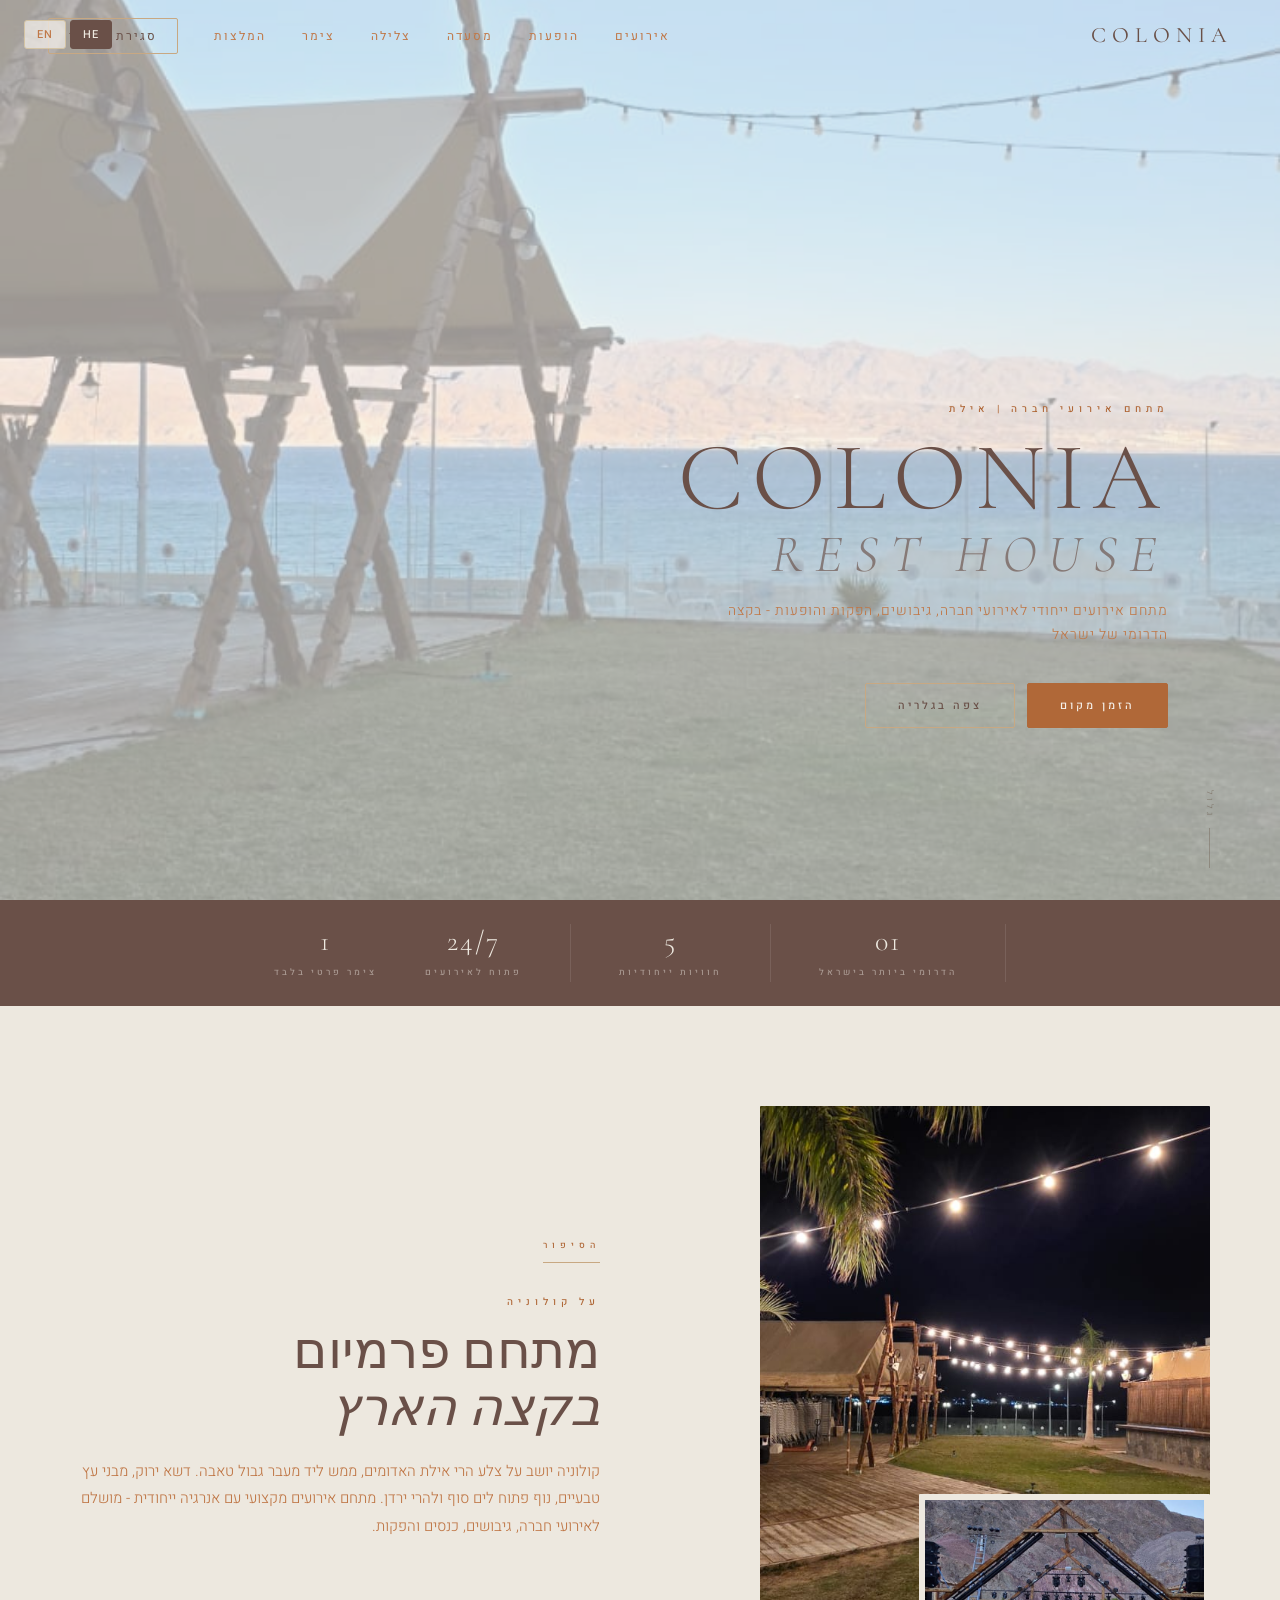
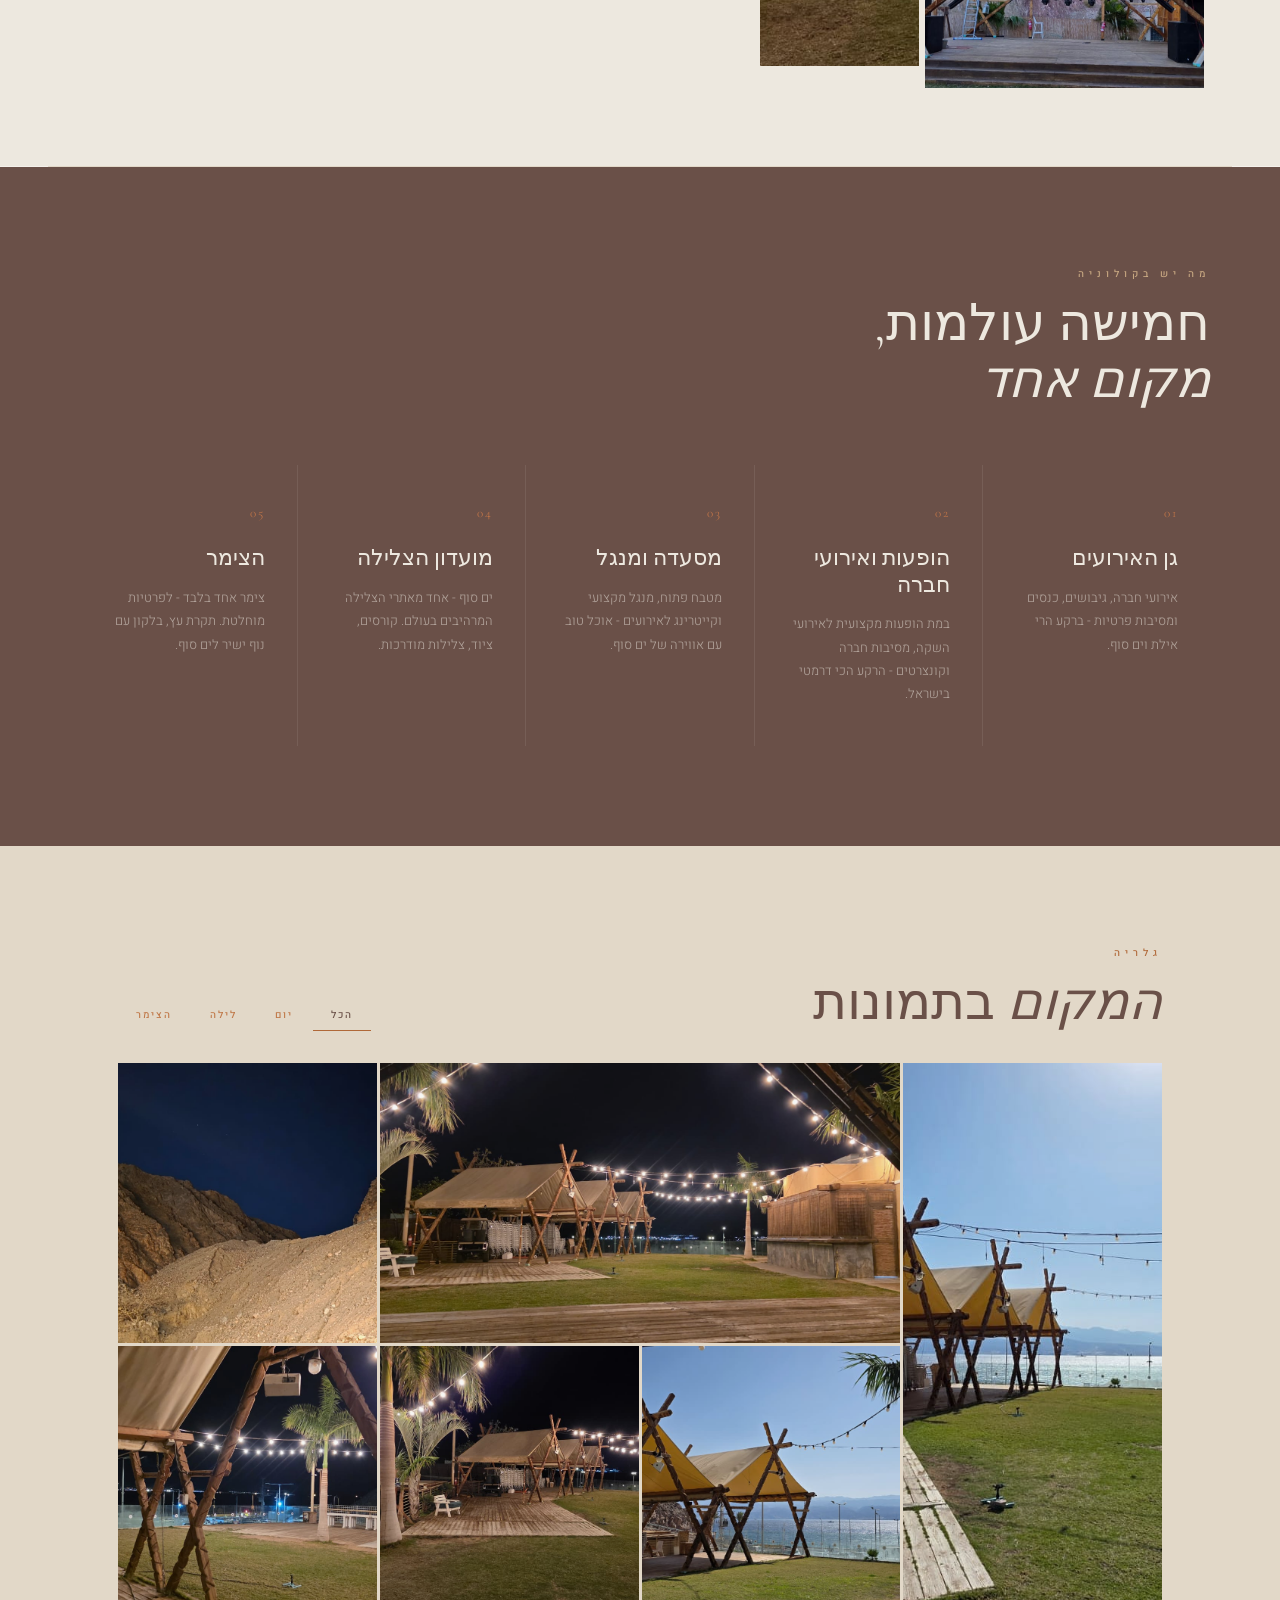
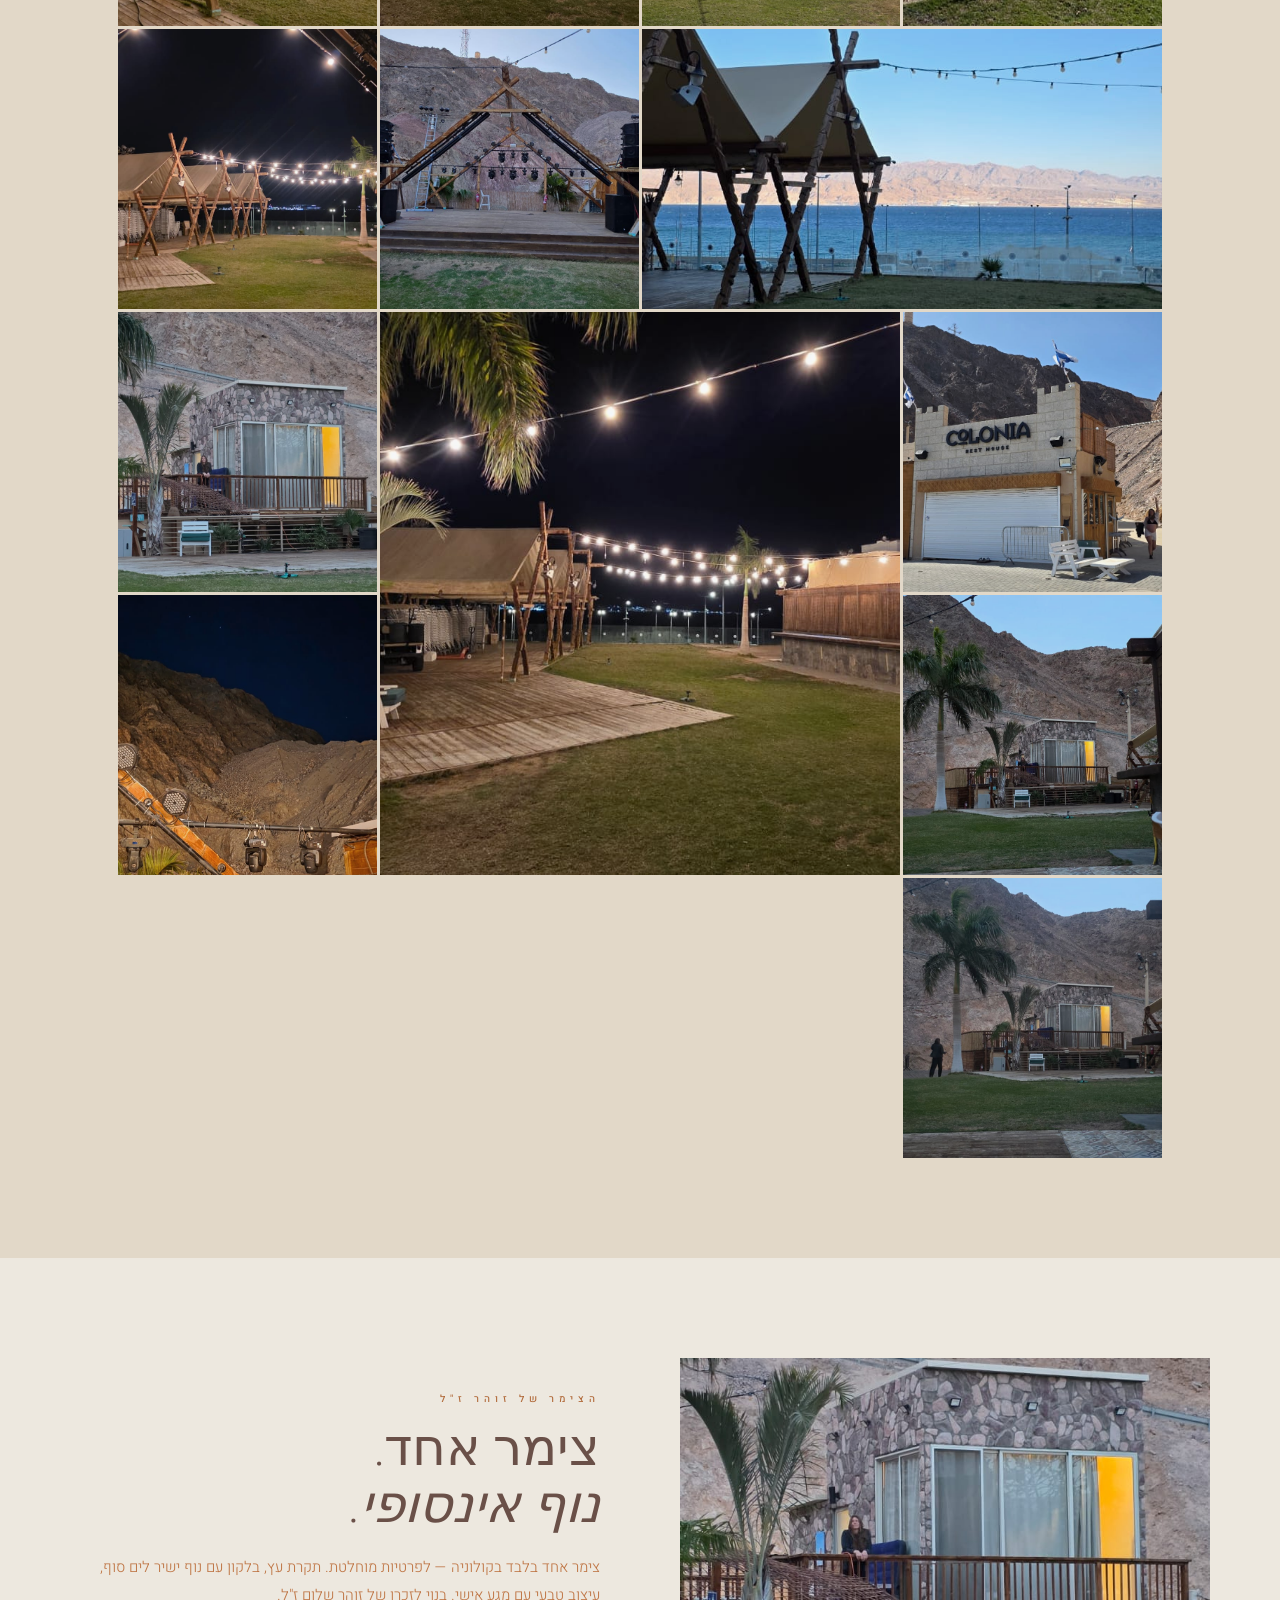
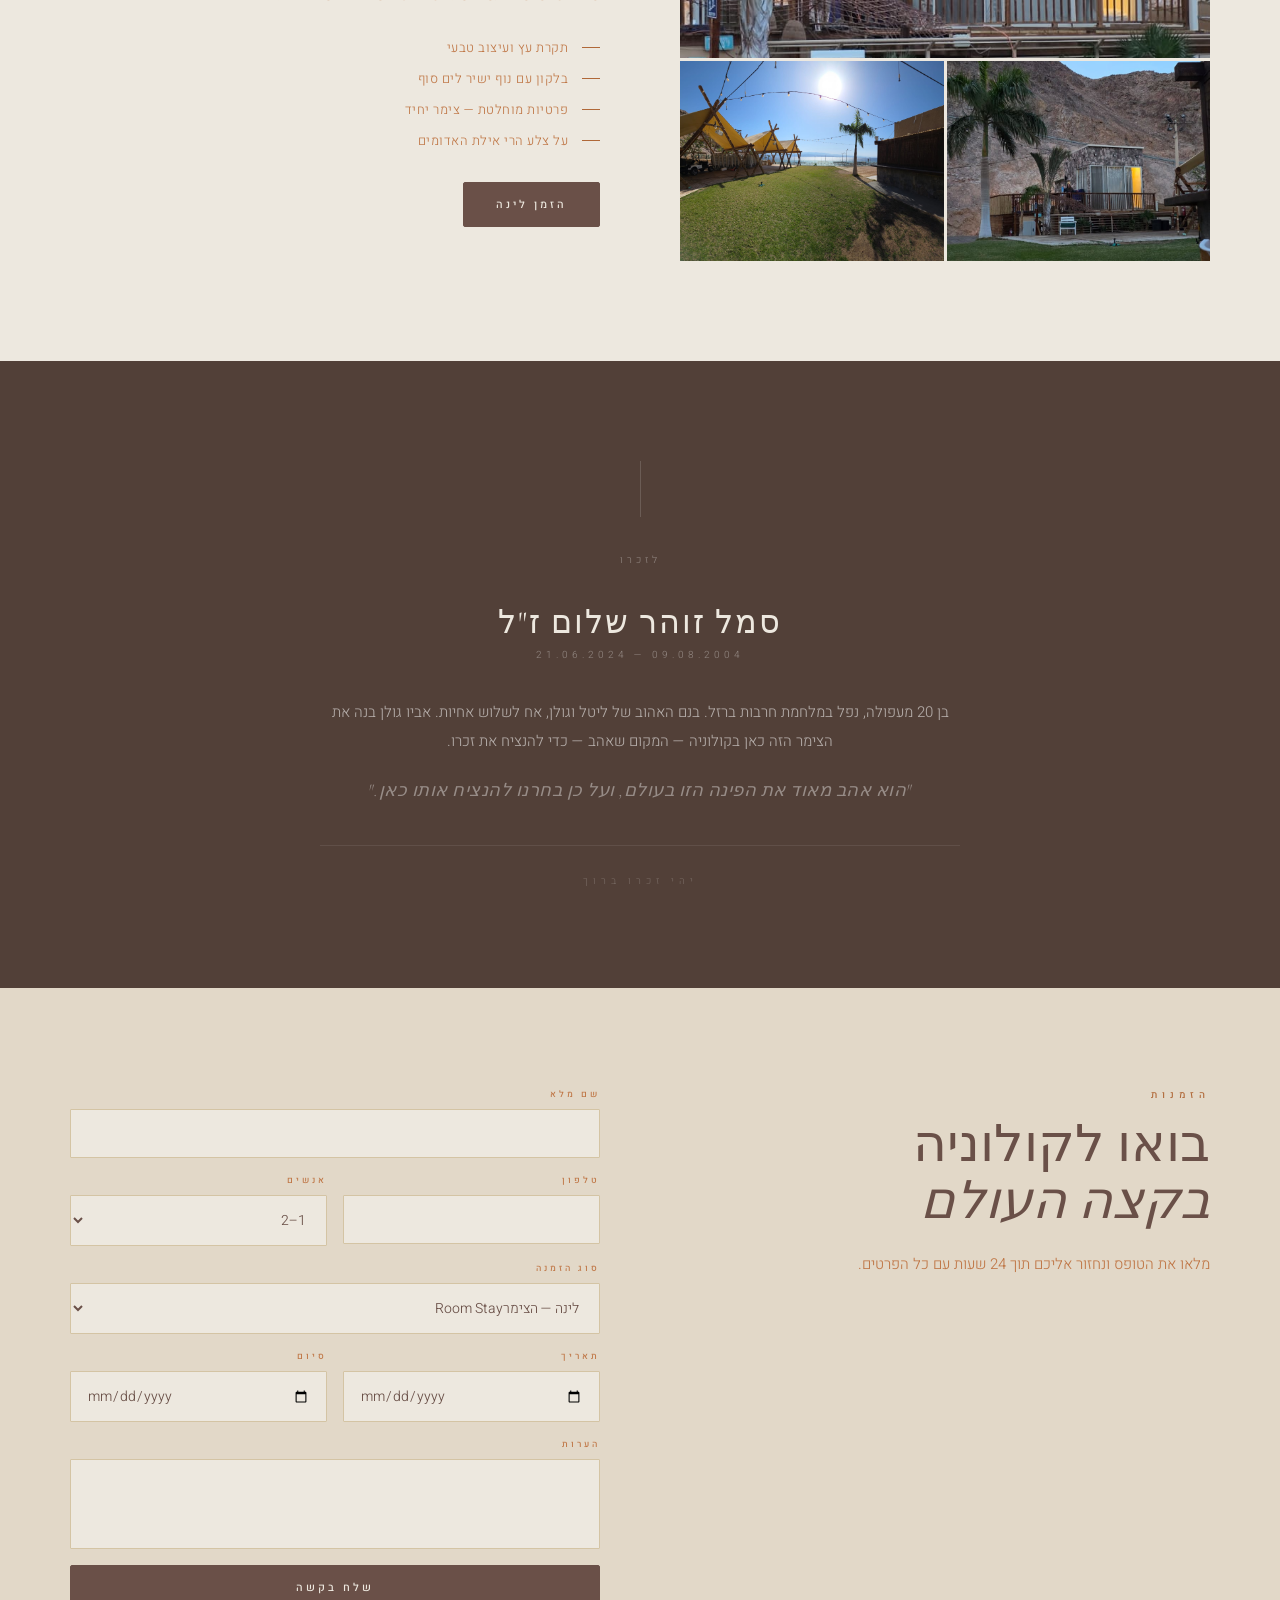
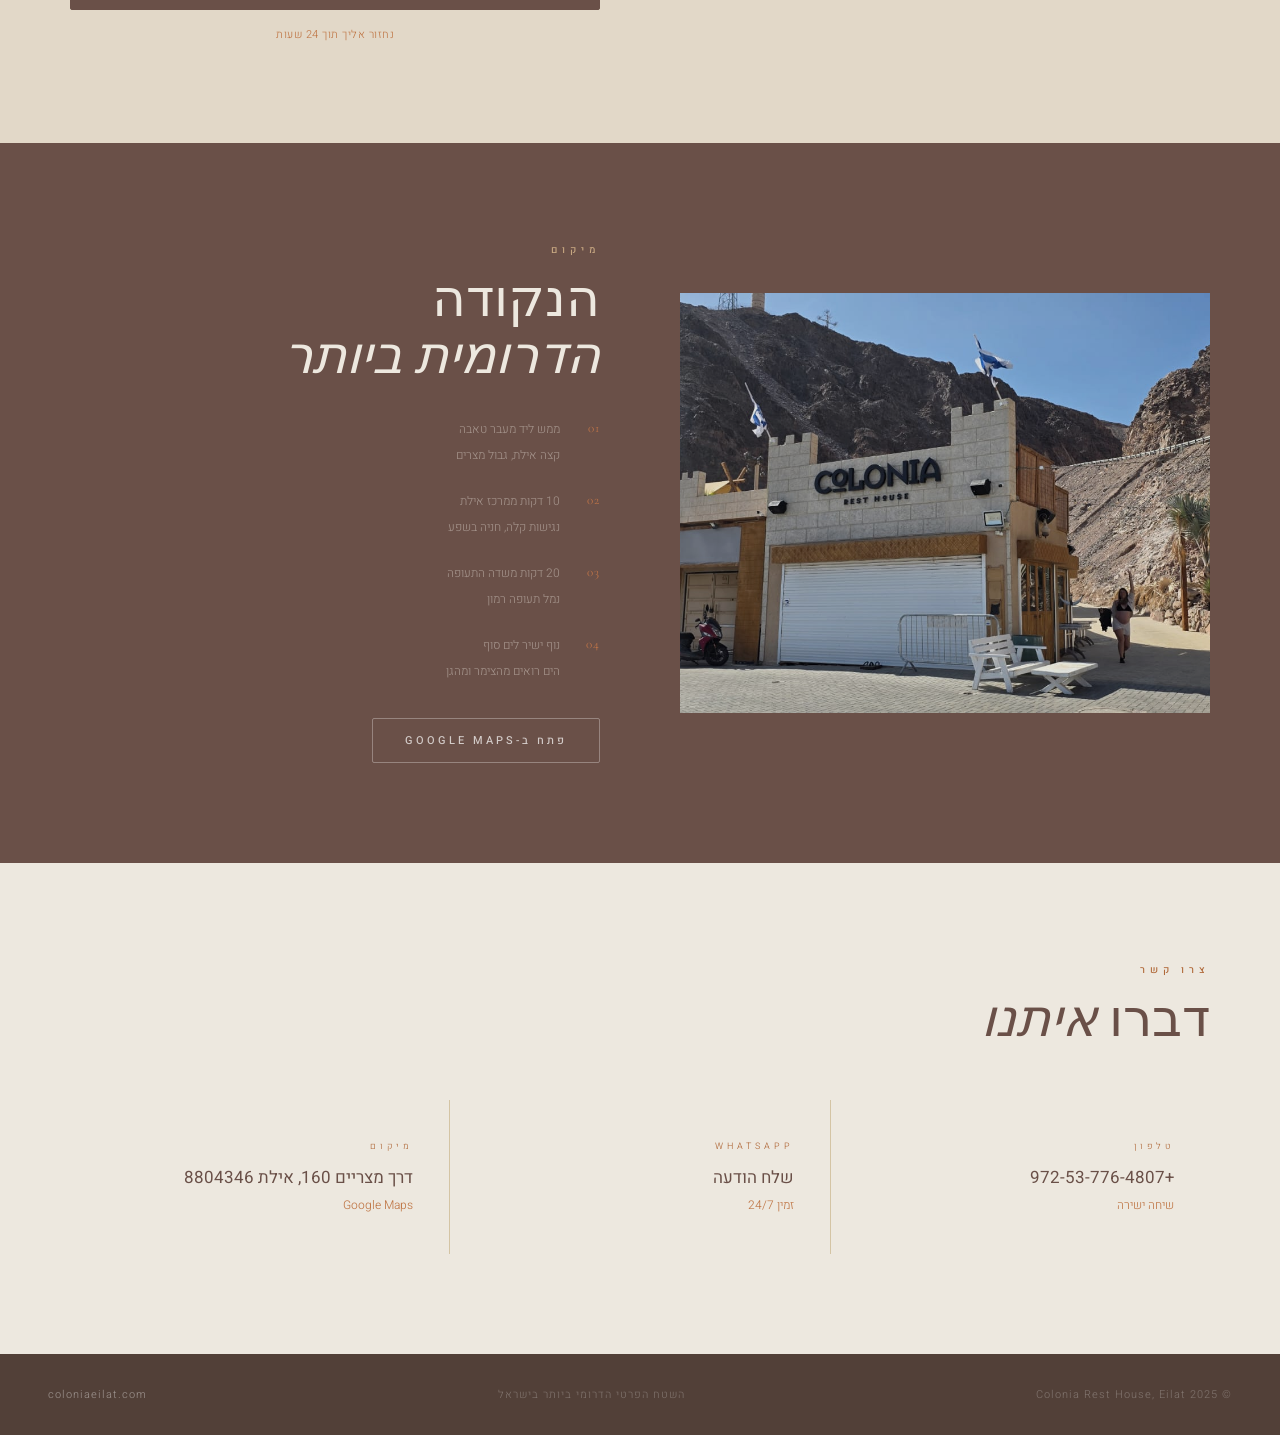
==== commit 0e41ebcb: "update: index.html - B2B focus, restaurant added" ====
--- a/index.html
+++ b/index.html
@@ -577,19 +577,21 @@
 </head>
 <body>
 
-  <div class="lang-switch">
+  <div class="lang-switch" id="langSwitch">
     <button class="lang-btn active" id="btn-he" onclick="setLang('he')">HE</button>
     <button class="lang-btn" id="btn-en" onclick="setLang('en')">EN</button>
   </div>
 
   <nav id="navbar">
-    <a href="#home" class="nav-logo">Colonia</a>
+    <a href="index.html" class="nav-logo">Colonia</a>
     <ul class="nav-links">
-      <li><a href="#about"><span class="he">אודות</span><span class="en">About</span></a></li>
-      <li><a href="#gallery"><span class="he">גלריה</span><span class="en">Gallery</span></a></li>
-      <li><a href="#room"><span class="he">הצימר</span><span class="en">The Room</span></a></li>
-      <li><a href="#location"><span class="he">מיקום</span><span class="en">Location</span></a></li>
-      <li><a href="#booking" class="nav-cta"><span class="he">הזמנה</span><span class="en">Book</span></a></li>
+      <li><a href="events.html"><span class="he">אירועים</span><span class="en">Events</span></a></li>
+      <li><a href="shows.html"><span class="he">הופעות</span><span class="en">Shows</span></a></li>
+      <li><a href="restaurant.html"><span class="he">מסעדה</span><span class="en">Restaurant</span></a></li>
+      <li><a href="diving.html"><span class="he">צלילה</span><span class="en">Diving</span></a></li>
+      <li><a href="room.html"><span class="he">צימר</span><span class="en">Room</span></a></li>
+      <li><a href="testimonials.html"><span class="he">המלצות</span><span class="en">Reviews</span></a></li>
+      <li><a href="index.html#booking" class="nav-cta"><span class="he">סגירת תאריך</span><span class="en">Book Now</span></a></li>
     </ul>
   </nav>
 
@@ -598,11 +600,11 @@
     <div class="hero-bg"></div>
     <div class="hero-overlay"></div>
     <div class="hero-content">
-      <p class="hero-eyebrow"><span class="he">השטח הפרטי הדרומי ביותר בישראל</span><span class="en">Israel's Southernmost Private Land</span></p>
+      <p class="hero-eyebrow"><span class="he">מתחם אירועי חברה | אילת</span><span class="en">Corporate Events Venue | Eilat</span></p>
       <h1>Colonia<em>Rest House</em></h1>
       <p class="hero-desc">
-        <span class="he">מתחם אירועים ייחודי על רקע הרי אילת וים סוף. גן לאירועים, חתונות, הופעות חיות, lounge בלילה — בסוף הדרך, בתחילת משהו אחר.</span>
-        <span class="en">A unique events venue against the Eilat mountains and Red Sea. Garden events, weddings, live shows, lounge nights — at the end of the road, the beginning of something different.</span>
+        <span class="he">מתחם אירועים ייחודי לאירועי חברה, גיבושים, הפקות והופעות - בקצה הדרומי של ישראל</span>
+        <span class="en">A unique corporate events venue for company events, team-building, productions and live shows - at Israel's southern tip</span>
       </p>
       <div class="hero-btns">
         <a href="#booking" class="btn-primary filled"><span class="he">הזמן מקום</span><span class="en">Reserve Now</span></a>
@@ -620,7 +622,7 @@
       <span class="strip-label en">Southernmost in Israel</span>
     </div>
     <div class="strip-item">
-      <span class="strip-num">4</span>
+      <span class="strip-num">5</span>
       <span class="strip-label he">חוויות ייחודיות</span>
       <span class="strip-label en">Unique Experiences</span>
     </div>
@@ -652,12 +654,12 @@
           <span class="about-tag"><span class="he">הסיפור</span><span class="en">The Story</span></span>
           <p class="section-eyebrow"><span class="he">על קולוניה</span><span class="en">About Colonia</span></p>
           <h2 class="section-title">
-            <span class="he">מקום שאנטי<br/><em>בקצה הארץ</em></span>
-            <span class="en">A Shanti Place<br/><em>at the Edge</em></span>
+            <span class="he">מתחם פרמיום<br/><em>בקצה הארץ</em></span>
+            <span class="en">Premium Venue<br/><em>at the Edge</em></span>
           </h2>
           <p class="section-body">
-            <span class="he">קולוניה Rest House יושב על צלע הרי אילת האדומים, ממש ליד מעבר גבול טאבה. דשא ירוק, מבני עץ טבעיים, נוף פתוח לים סוף ולהרי ירדן. מקום עם אנרגיה מיוחדת ואווירת שאנטי שקשה למצוא.</span>
-            <span class="en">Colonia Rest House sits on the slopes of Eilat's red mountains, right next to the Taba border crossing. Green lawns, natural wood structures, open views to the Red Sea and Jordan's mountains. A place with rare energy and a shanti atmosphere unlike anything else.</span>
+            <span class="he">קולוניה יושב על צלע הרי אילת האדומים, ממש ליד מעבר גבול טאבה. דשא ירוק, מבני עץ טבעיים, נוף פתוח לים סוף ולהרי ירדן. מתחם אירועים מקצועי עם אנרגיה ייחודית - מושלם לאירועי חברה, גיבושים, כנסים והפקות.</span>
+            <span class="en">Colonia sits on the slopes of Eilat's red mountains, right next to the Taba border crossing. Green lawns, natural wood structures, open views to the Red Sea and Jordan's mountains. A professional events venue with unique energy - perfect for corporate events, team-building, conferences and productions.</span>
           </p>
         </div>
       </div>
@@ -671,30 +673,35 @@
     <div class="container">
       <p class="section-eyebrow light"><span class="he">מה יש בקולוניה</span><span class="en">What's at Colonia</span></p>
       <h2 class="section-title light">
-        <span class="he">ארבעה עולמות,<br/><em>מקום אחד</em></span>
-        <span class="en">Four Worlds,<br/><em>One Place</em></span>
+        <span class="he">חמישה עולמות,<br/><em>מקום אחד</em></span>
+        <span class="en">Five Worlds,<br/><em>One Place</em></span>
       </h2>
-      <div class="offerings-grid">
-        <div class="offering-card">
+      <div class="offerings-grid" style="grid-template-columns: repeat(5, 1fr);">
+        <a href="events.html" class="offering-card" style="text-decoration:none;">
           <span class="offering-num">01</span>
-          <div class="offering-title"><span class="he">גן אירועים</span><span class="en">Events Garden</span></div>
-          <p class="offering-body"><span class="he">חתונות, אירועי חברה ומסיבות פרטיות ברקע הרי אילת. אחד המקומות המיוחדים ביותר בישראל לאירוע בלתי נשכח.</span><span class="en">Weddings, corporate events and private parties with the backdrop of Eilat's mountains. One of Israel's most unique event venues.</span></p>
-        </div>
-        <div class="offering-card">
+          <div class="offering-title"><span class="he">גן האירועים</span><span class="en">Events Garden</span></div>
+          <p class="offering-body"><span class="he">אירועי חברה, גיבושים, כנסים ומסיבות פרטיות - ברקע הרי אילת וים סוף.</span><span class="en">Corporate events, team-building, conferences and private parties - against Eilat's mountains and the Red Sea.</span></p>
+        </a>
+        <a href="shows.html" class="offering-card" style="text-decoration:none;">
           <span class="offering-num">02</span>
-          <div class="offering-title"><span class="he">הופעות ומוזיקה</span><span class="en">Shows & Music</span></div>
-          <p class="offering-body"><span class="he">במת הופעות מקצועית עם תאורה ומוסיקה מלאה. אמנים ולהקות מגיעים לנגן על הרקע הכי דרמטי בישראל — הרי אילת בלילה.</span><span class="en">Professional stage with full lighting and sound. Artists perform against the most dramatic backdrop in Israel — Eilat mountains by night.</span></p>
-        </div>
-        <div class="offering-card">
+          <div class="offering-title"><span class="he">הופעות ואירועי חברה</span><span class="en">Shows & Corporate</span></div>
+          <p class="offering-body"><span class="he">במת הופעות מקצועית לאירועי השקה, מסיבות חברה וקונצרטים - הרקע הכי דרמטי בישראל.</span><span class="en">Professional stage for launch events, company parties and concerts - the most dramatic backdrop in Israel.</span></p>
+        </a>
+        <a href="restaurant.html" class="offering-card" style="text-decoration:none;">
           <span class="offering-num">03</span>
-          <div class="offering-title"><span class="he">צימר אחד, ייחודי</span><span class="en">One Private Room</span></div>
-          <p class="offering-body"><span class="he">צימר אחד בלבד — לפרטיות מוחלטת. תקרת עץ, בלקון עם נוף ישיר לים סוף, עיצוב טבעי ואנרגיה מיוחדת.</span><span class="en">One room only — for complete privacy. Wooden ceiling, balcony with a direct Red Sea view, natural design and rare atmosphere.</span></p>
-        </div>
-        <div class="offering-card">
+          <div class="offering-title"><span class="he">מסעדה ומנגל</span><span class="en">Restaurant & BBQ</span></div>
+          <p class="offering-body"><span class="he">מטבח פתוח, מנגל מקצועי וקייטרינג לאירועים - אוכל טוב עם אווירה של ים סוף.</span><span class="en">Open kitchen, professional BBQ and event catering - great food with a Red Sea atmosphere.</span></p>
+        </a>
+        <a href="diving.html" class="offering-card" style="text-decoration:none;">
           <span class="offering-num">04</span>
-          <div class="offering-title"><span class="he">מועדון צלילה</span><span class="en">Dive Club</span></div>
-          <p class="offering-body"><span class="he">ים סוף הוא אחד מאתרי הצלילה המרהיבים בעולם. מהקולוניה, הכניסה לעולם האלמוגים היא פשוט מעבר לפינה.</span><span class="en">The Red Sea is one of the world's most spectacular dive sites. From Colonia, entering the coral world is just around the corner.</span></p>
-        </div>
+          <div class="offering-title"><span class="he">מועדון הצלילה</span><span class="en">Dive Club</span></div>
+          <p class="offering-body"><span class="he">ים סוף - אחד מאתרי הצלילה המרהיבים בעולם. קורסים, ציוד, צלילות מודרכות.</span><span class="en">The Red Sea - one of the world's most spectacular dive sites. Courses, equipment, guided dives.</span></p>
+        </a>
+        <a href="room.html" class="offering-card" style="text-decoration:none;">
+          <span class="offering-num">05</span>
+          <div class="offering-title"><span class="he">הצימר</span><span class="en">The Room</span></div>
+          <p class="offering-body"><span class="he">צימר אחד בלבד - לפרטיות מוחלטת. תקרת עץ, בלקון עם נוף ישיר לים סוף.</span><span class="en">One room only - for complete privacy. Wooden ceiling, balcony with direct Red Sea view.</span></p>
+        </a>
       </div>
     </div>
   </section>
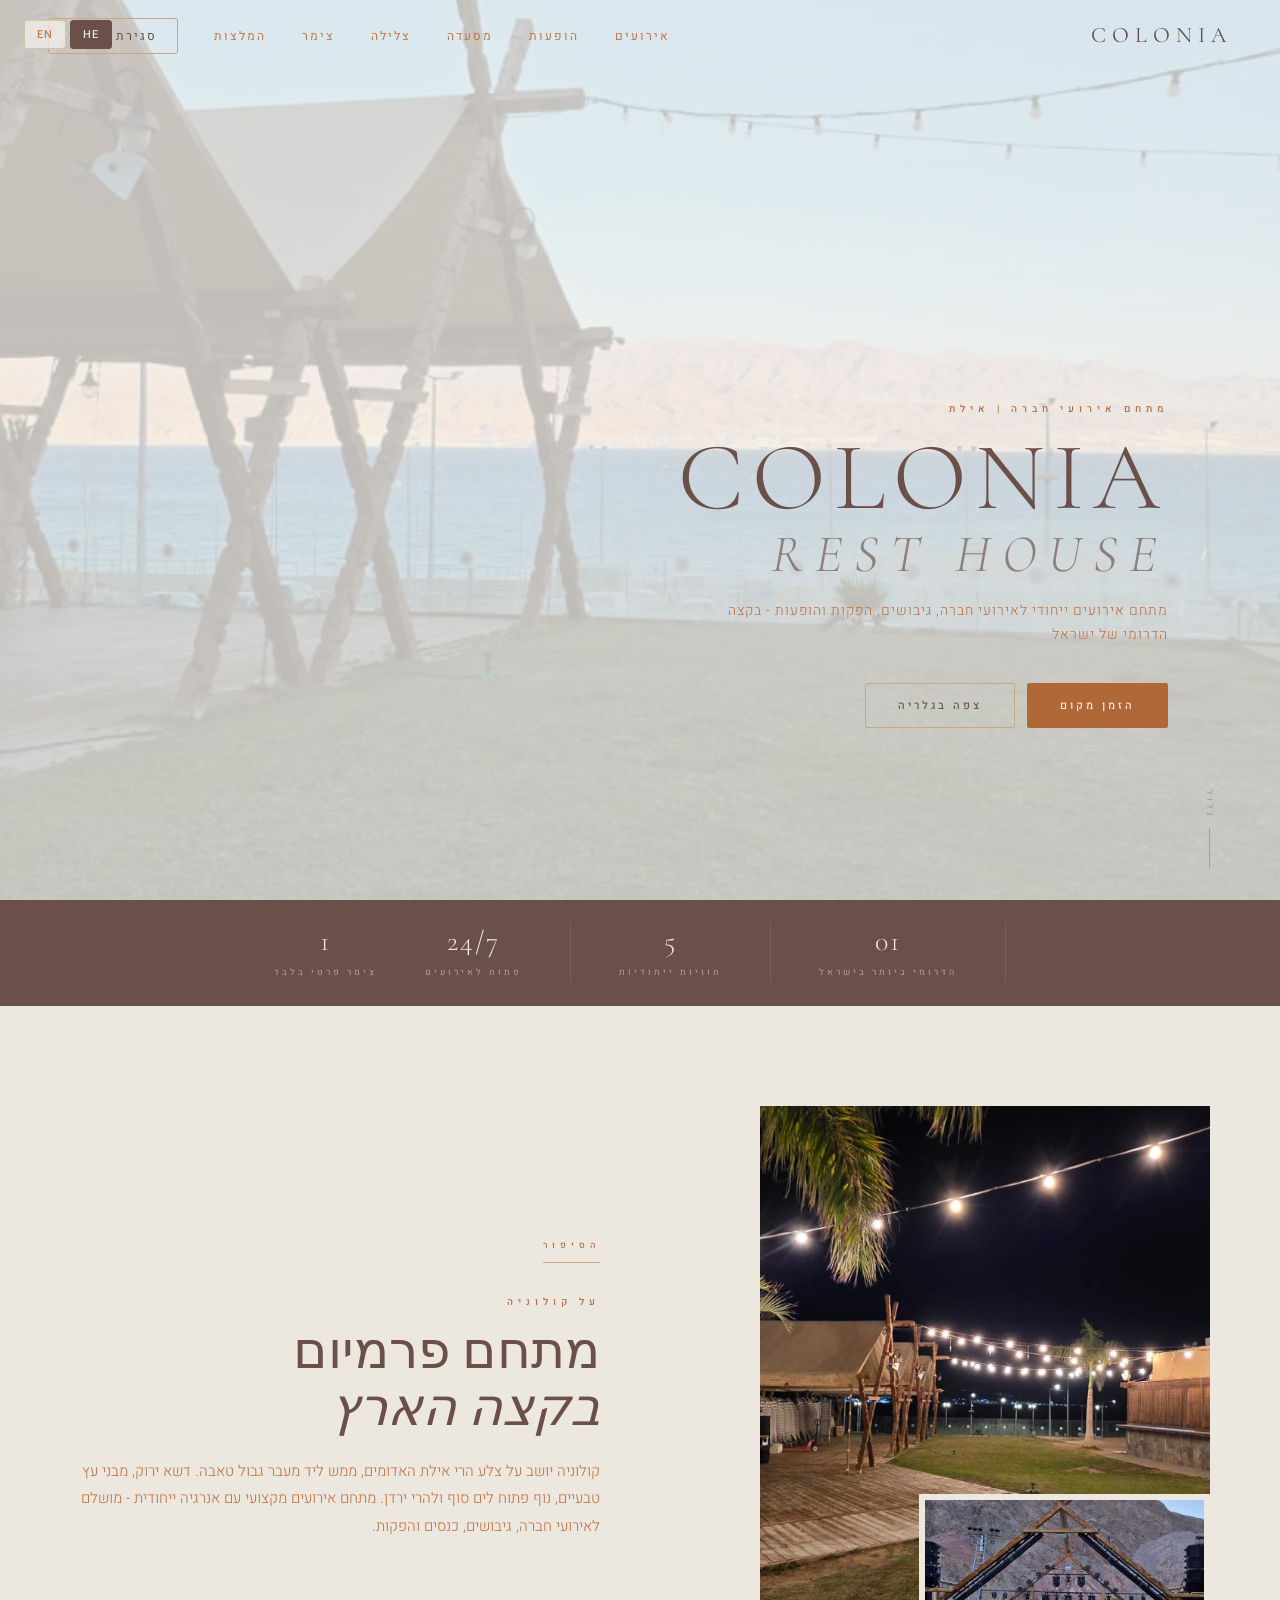
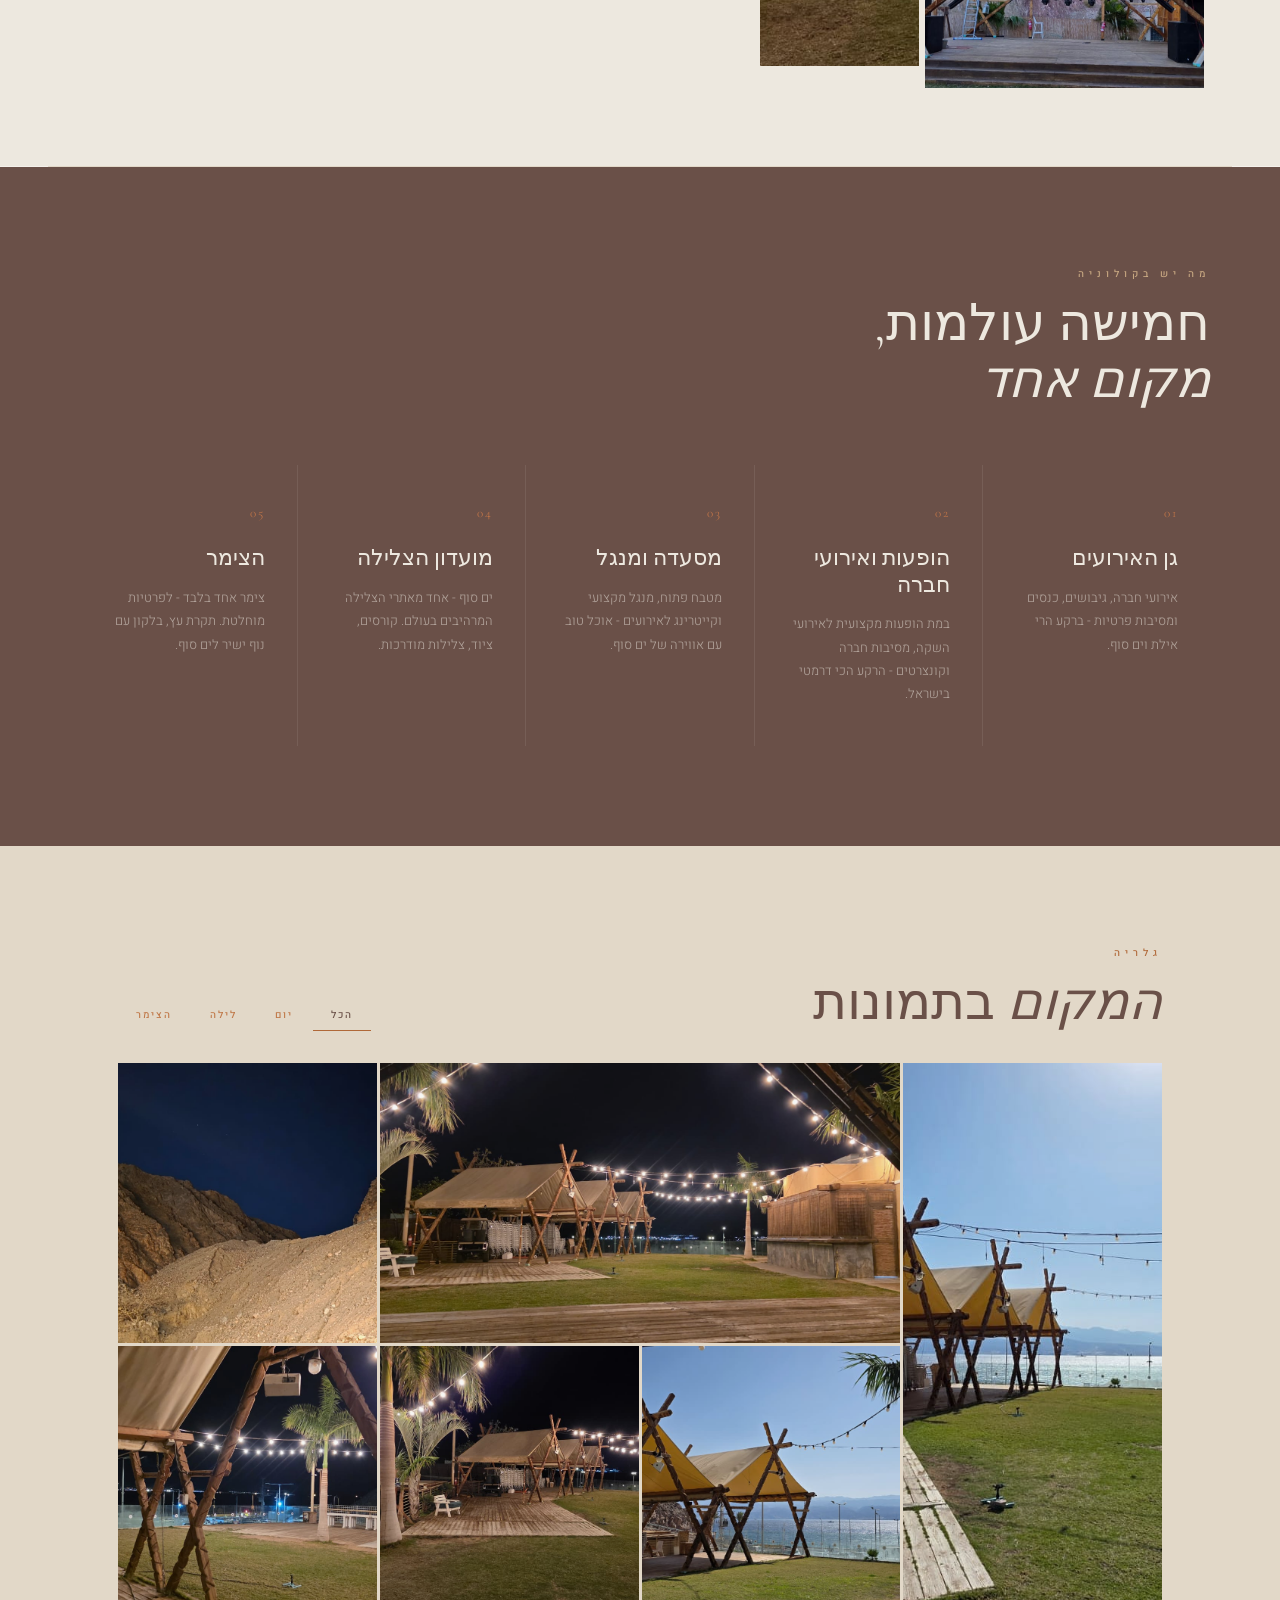
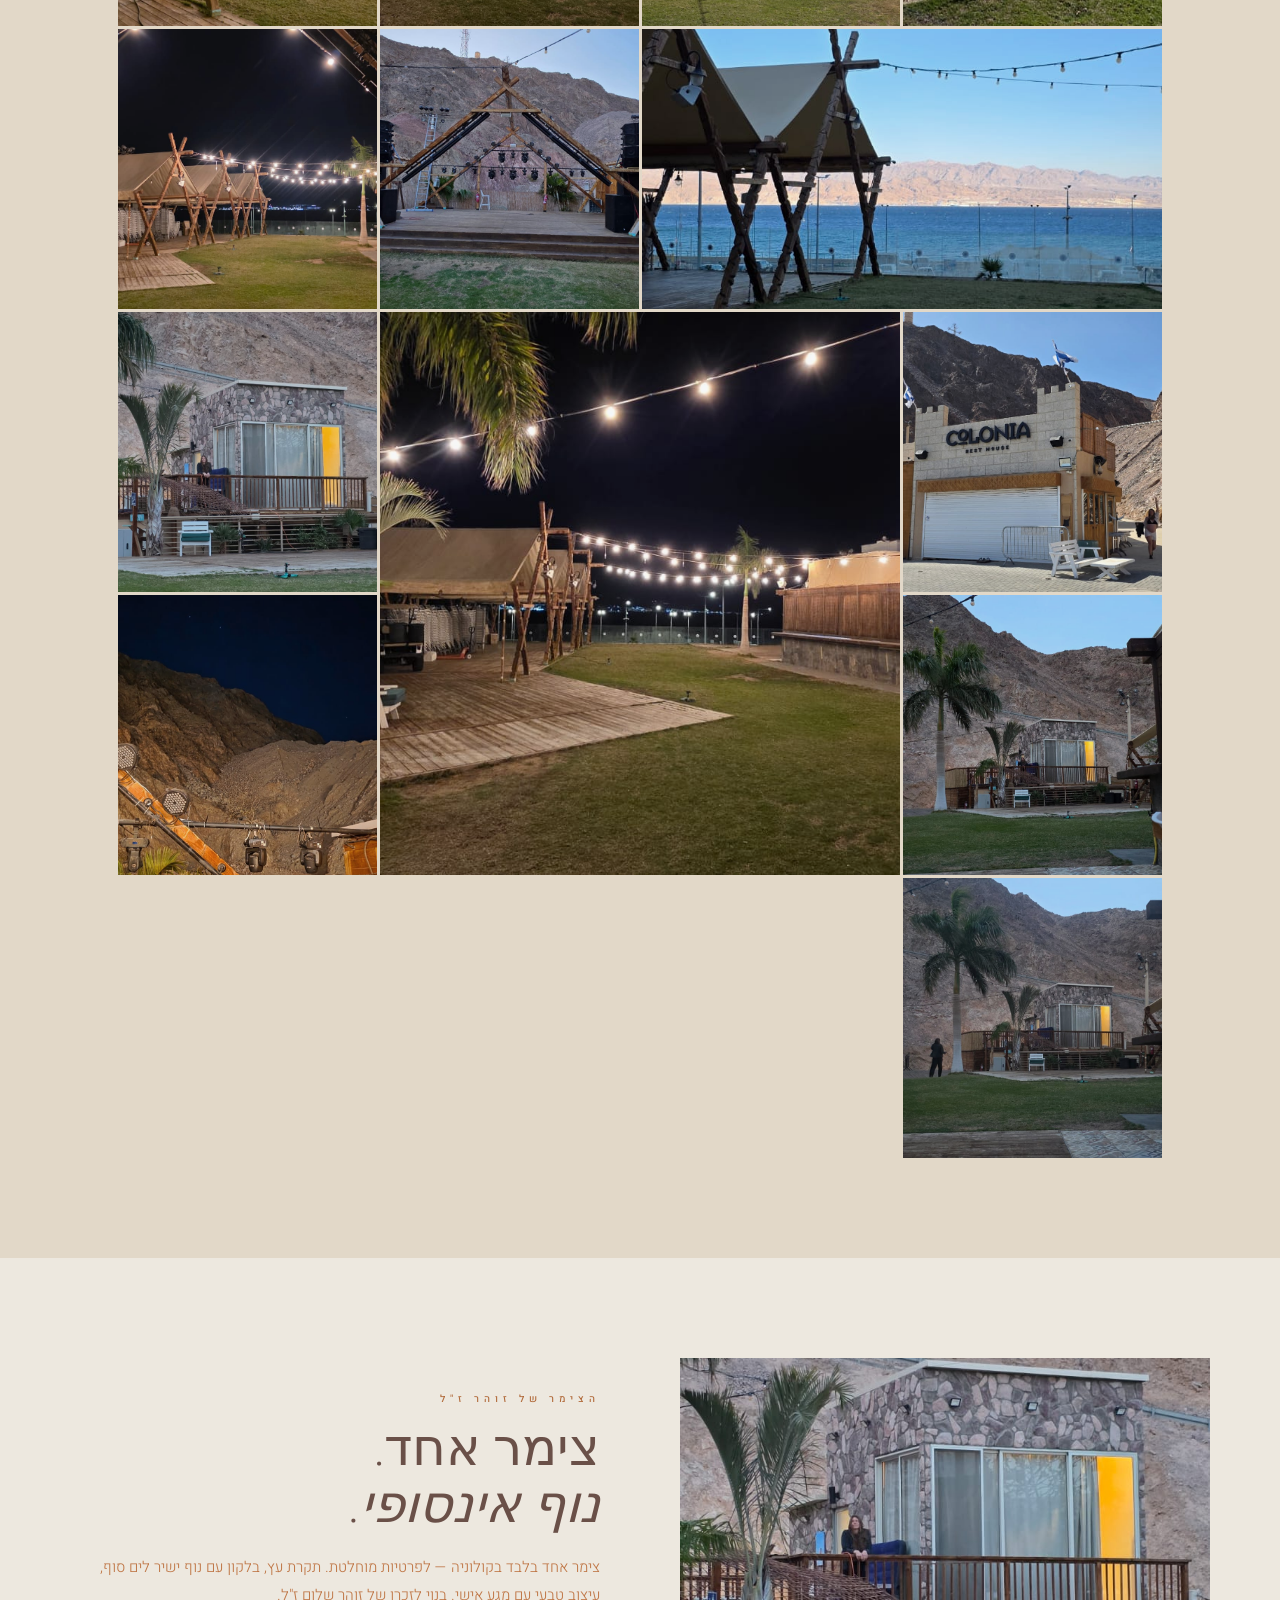
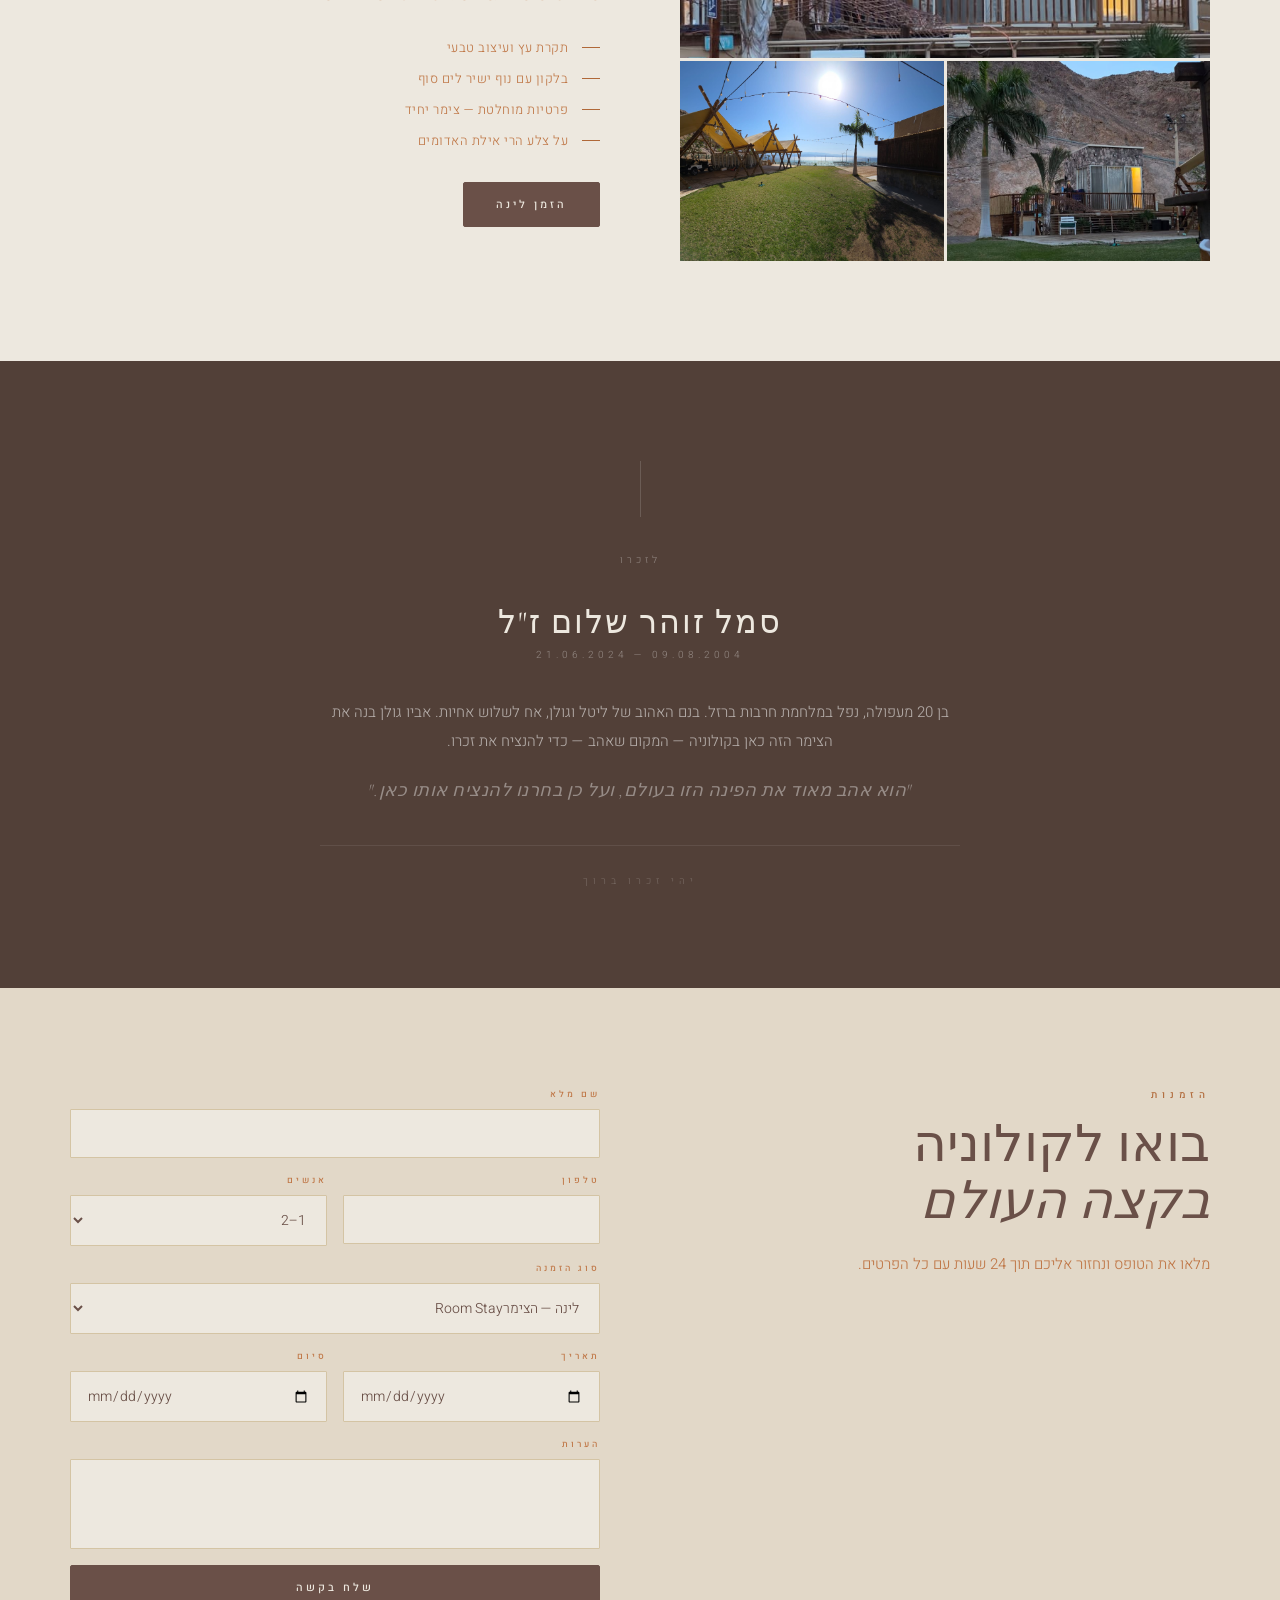
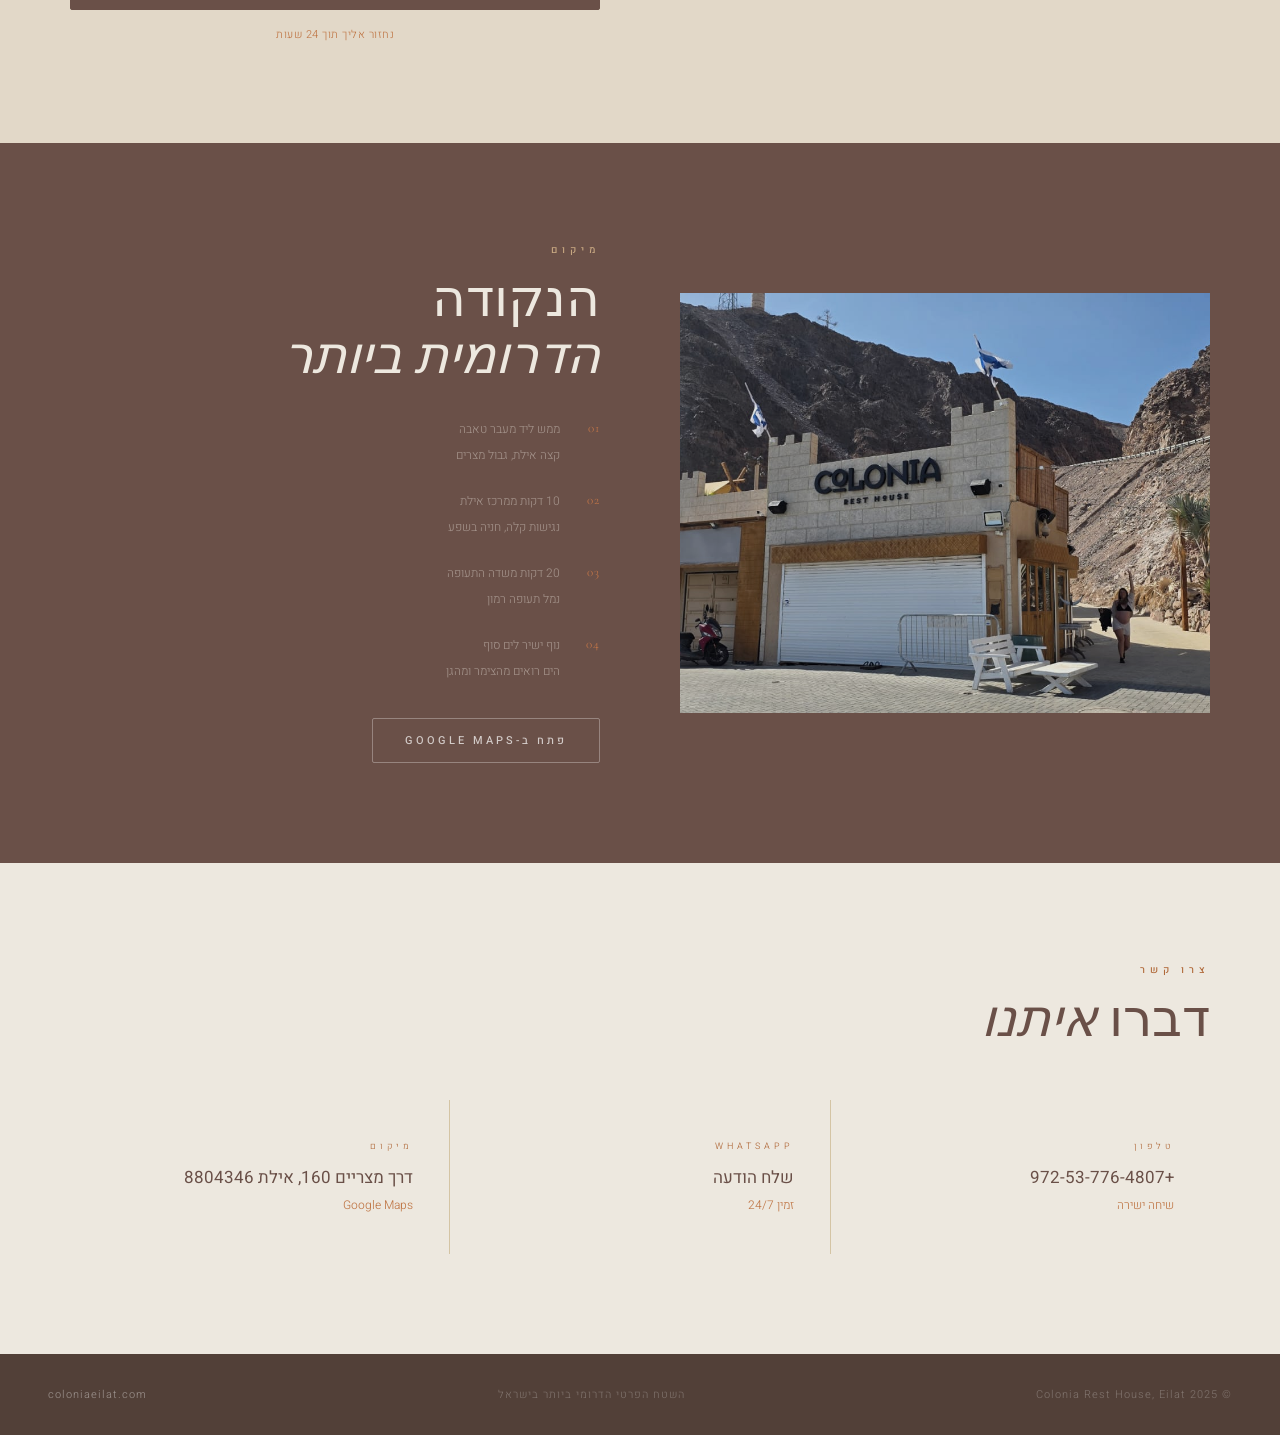
==== commit e0d0e7d2: "fix: stronger overlay, desaturate hero, 2-col mobile offerings" ====
--- a/index.html
+++ b/index.html
@@ -128,7 +128,7 @@
     }
     .hero-overlay {
       position: absolute; inset: 0;
-      background: rgba(245,241,235,0.62);
+      background: rgba(245,241,235,0.78);
     }
     .hero-content {
       position: relative; z-index: 2;
@@ -295,7 +295,7 @@
     /* OFFERINGS */
     .offerings { background: var(--earth); }
     .offerings-grid {
-      display: grid; grid-template-columns: repeat(4, 1fr);
+      display: grid; grid-template-columns: repeat(5, 1fr);
       gap: 1px; background: rgba(255,255,255,0.08);
       margin-top: 56px;
     }
@@ -534,6 +534,8 @@
 
     /* MOBILE */
     @media (max-width: 900px) {
+      .offerings-grid { grid-template-columns: 1fr 1fr; gap: 1px; }
+      .offering-card { padding: 28px 20px; }
       nav { padding: 16px 20px; }
       nav.scrolled { padding: 14px 20px; }
       .nav-links { display: none; }
